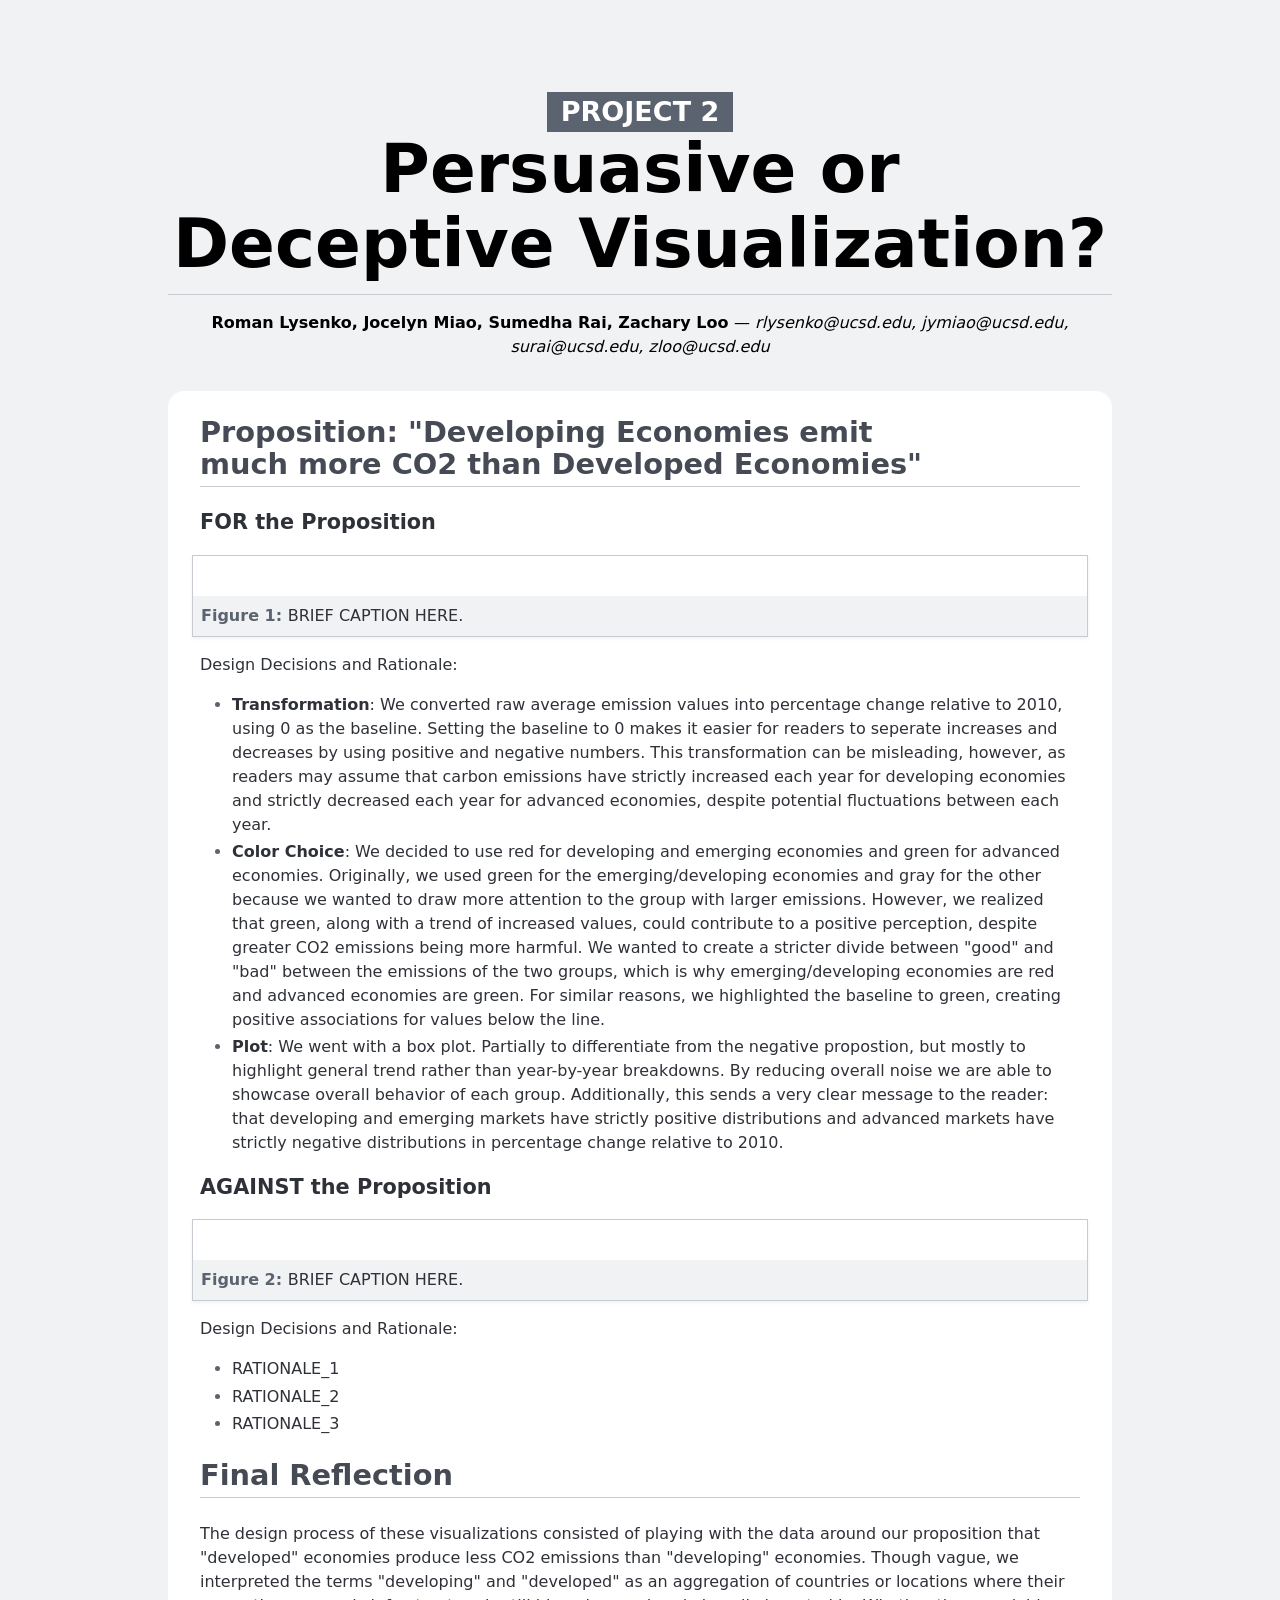
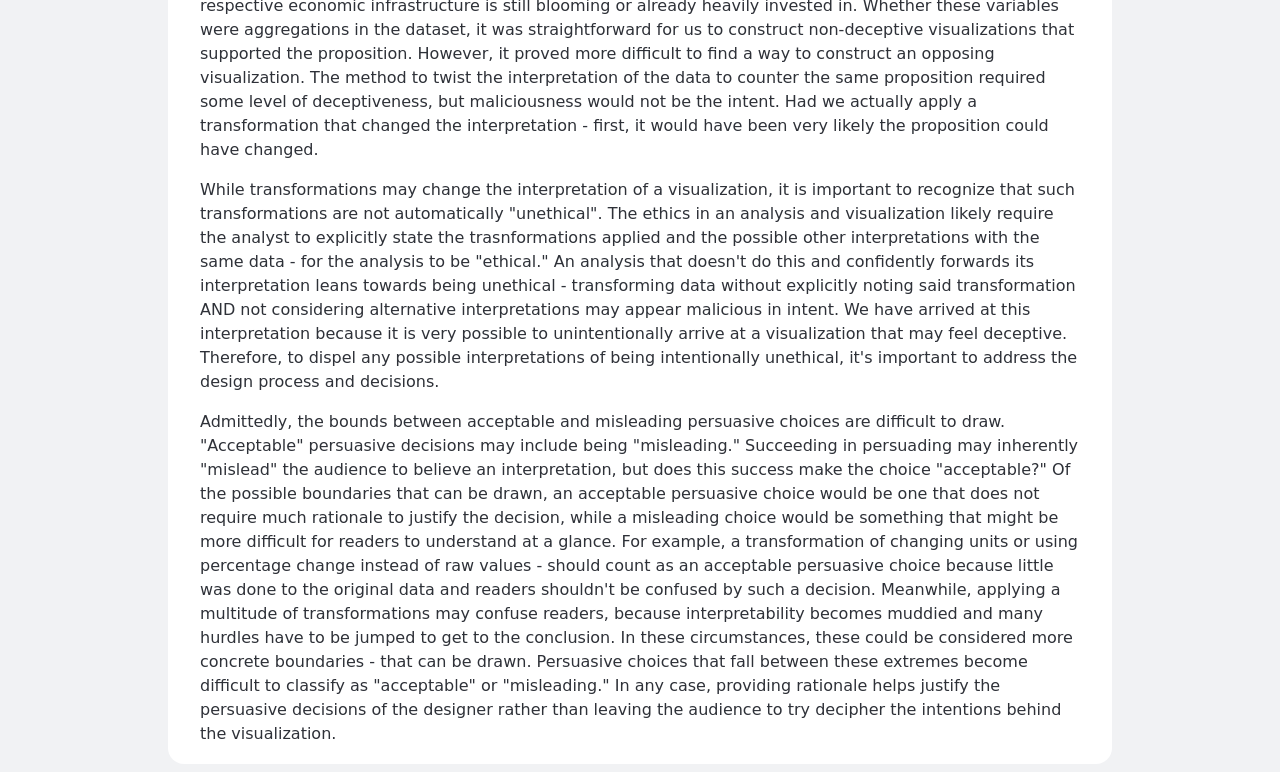
==== project2_report.html @ 79adbfbf "Update project2_report.html" ====
<!doctype html>
<html lang="en">

<head>
    <title>Project 2 Report</title>
    <style>
        :root {
            --color-neutral-95: hsl(220 10% 95%);
            --color-neutral-90: hsl(220 10% 90%);
            --color-neutral-80: hsl(220 10% 80%);
            --color-neutral-70: hsl(220 10% 70%);
            --color-neutral-60: hsl(220 10% 60%);
            --color-neutral-50: hsl(220 10% 50%);
            --color-neutral-40: hsl(220 10% 40%);
            --color-neutral-30: hsl(220 10% 30%);
            --color-neutral-20: hsl(220 10% 20%);
            --color-neutral-10: hsl(220 10% 10%);
        }

        html {
            font: 100%/1.5 system-ui;
            counter-reset: figure;
            background: var(--color-neutral-95);
            max-width: min(75vw, 80em);
            margin: 0 auto;
        }

        /* Headings */

        h1,
        h2,
        h3,
        h4,
        h5,
        h6 {
            line-height: 1.1;
            font-weight: 600;
            text-wrap: balance;
        }

        h1,
        h2 {
            border-bottom: 1px solid var(--color-neutral-80);
            padding-bottom: 0.2em;
        }

        h1 {
            margin-block: 1em 0.5rem;
            font-size: clamp(2.5em, 150% + 2vh + 2vw, 10vmin);
            font-weight: 800;

            small {
                display: block;
                width: fit-content;
                padding: 0.2em 0.5em;
                margin-inline: auto;
                color: white;
                background: var(--color-neutral-40);
                font-size: 40%;
                text-transform: uppercase;
                white-space: nowrap;
            }
        }

        h2 {
            font-size: 180%;
            color: var(--color-neutral-30);
        }

        h3 {
            font-size: 130%;
        }

        /* Lists */

        ul,
        ol {
            padding-inline-start: 2em;
        }

        li {
            &::marker {
                color: var(--color-neutral-40);
            }

            +li {
                margin-top: 0.2em;
            }
        }

        /* Sectioning elements */

        header {
            padding-block: 1em;
            text-align: center;
        }

        main {
            background: white;
            color: var(--color-neutral-20);
            border-radius: 1rem;
            padding: 0.1rem 2rem;
        }

        /* Figures */

        figure {
            margin: 1em 0;
            padding: 0.5rem;
            margin-inline: -0.5em;
            border: 1px solid var(--color-neutral-80);
            box-shadow: 0 0.1em 0.2em var(--color-neutral-95);
            text-align: center;
            background: white;

            >figcaption {
                font: 500 75% var(--font-sans);
                background: var(--color-neutral-95);
                padding: 0.5rem;
                margin: -0.5rem;
                margin-top: 0.5rem;
                counter-increment: figure;
                text-align: left;

                &::before {
                    content: "Figure " counter(figure) ": ";
                    font-weight: bold;
                    color: var(--color-neutral-40);
                }

                a:not(:hover, :focus, :active) {
                    color: inherit;
                    text-decoration: underline;
                    text-decoration-color: color-mix(in lab,
                            currentColor,
                            transparent 70%);
                }
            }
        }
    </style>
</head>

<body>
    <header>
        <h1>
            <small>Project 2</small>
            Persuasive or Deceptive Visualization?
        </h1>

        <p><strong>Roman Lysenko, Jocelyn Miao, Sumedha Rai, Zachary Loo </strong> — <em>rlysenko@ucsd.edu,
                jymiao@ucsd.edu, surai@ucsd.edu, zloo@ucsd.edu </em></p>

    </header>

    <main>
        <h2>Proposition: "Developing Economies emit much more CO2 than Developed Economies"</h2>

        <section>
            <h3>FOR the Proposition</h3>

            <figure>
                <img src="IMAGE_FILENAME" alt="" />
                <figcaption>BRIEF CAPTION HERE.</figcaption>
            </figure>

            <p>Design Decisions and Rationale:</p>

            <ul>
                <li>
                    <b>Transformation</b>: We converted raw average emission values into percentage change relative to 2010, using 0 as 
                    the baseline. Setting the baseline to 0 makes it easier for readers to seperate increases and decreases by 
                    using positive and negative numbers. This transformation can be misleading, however, as readers may assume that 
                    carbon emissions have strictly increased each year for developing economies and strictly decreased each year for 
                    advanced economies, despite potential fluctuations between each year.
                </li>
                <li>
                    <b>Color Choice</b>: We decided to use red for developing and emerging economies and green for advanced economies.
                    Originally, we used green for the emerging/developing economies and gray for the other because we wanted to 
                    draw more attention to the group with larger emissions. However, we realized that green, along with a trend
                    of increased values, could contribute to a positive perception, despite greater CO2 emissions being more harmful.
                    We wanted to create a stricter divide between "good" and "bad" between the emissions of the two groups, which is why
                    emerging/developing economies are red and advanced economies are green. For similar reasons, we highlighted the baseline
                    to green, creating positive associations for values below the line. 
                    
                </li>
                <li>
                    <b>Plot</b>: We went with a box plot. Partially to differentiate from the negative propostion, but mostly 
                    to highlight general trend rather than year-by-year breakdowns. By reducing overall noise we are able to 
                    showcase overall behavior of each group. Additionally, this sends a very clear message to the reader: that
                    developing and emerging markets have strictly positive distributions and advanced markets have strictly 
                    negative distributions in percentage change relative to 2010.
                </li>
            </ul>
        </section>

        <section>
            <h3>AGAINST the Proposition</h3>

            <figure>
                <img src="IMAGE_FILENAME" alt="" />
                <figcaption>BRIEF CAPTION HERE.</figcaption>
            </figure>

            <p>Design Decisions and Rationale:</p>

            <ul>
                <li>RATIONALE_1</li>
                <li>RATIONALE_2</li>
                <li>RATIONALE_3</li>
            </ul>
        </section>

        <section>
            <h2>Final Reflection</h2>

            <p>
                <!-- overall design process + straightforward/ difficult -->
                The design process of these visualizations consisted of playing with the data around
                our proposition that "developed" economies produce less CO2 emissions than "developing"
                economies. Though vague, we interpreted the terms "developing" and "developed" as an
                aggregation of countries or locations where their respective economic infrastructure is
                still blooming or already heavily invested in. Whether these variables were aggregations
                in the dataset, it was straightforward for us to construct non-deceptive visualizations
                that supported the proposition. However, it proved more difficult to find a way to construct
                an opposing visualization. The method to twist the interpretation of the data to counter
                the same proposition required some level of deceptiveness, but maliciousness would not
                be the intent. Had we actually apply a transformation that changed the interpretation - first,
                it would have been very likely the proposition could have changed.
            </p>
            <p>
                <!-- How do you now define "ethical analysis and visualization" -->
                While transformations may change the interpretation of a visualization, it is important 
                to recognize that such transformations are not automatically "unethical". The ethics in an
                analysis and visualization likely require the analyst to explicitly state the 
                trasnformations applied and the possible other interpretations with the same data - 
                for the analysis to be "ethical." An analysis that doesn't do this and confidently 
                forwards its interpretation leans towards being unethical - transforming data without
                explicitly noting said transformation AND not considering alternative interpretations
                may appear malicious in intent. We have arrived at this interpretation because it is 
                very possible to unintentionally arrive at a visualization that may feel deceptive. Therefore,
                to dispel any possible interpretations of being intentionally unethical, it's important to address
                the design process and decisions.  
            </p>
            <p>
                <!-- What bounds (if any) can you draw to distinguish “acceptable” 
                 persuasive choices vs. “misleading” ones (and if none, why not)? -->
                Admittedly, the bounds between acceptable and misleading persuasive choices are difficult to draw.
                "Acceptable" persuasive decisions may include being "misleading." Succeeding in persuading 
                may inherently "mislead" the audience to believe an interpretation, but does this success 
                make the choice "acceptable?" Of the possible boundaries that can be drawn,
                an acceptable persuasive choice would be one that does not require much rationale
                to justify the decision, while a misleading choice would be something that might
                be more difficult for readers to understand at a glance. For example, a transformation
                of changing units or using percentage change instead of raw values - should count
                as an acceptable persuasive choice because little was done to the original data and 
                readers shouldn't be confused by such a decision. Meanwhile, applying a multitude of transformations
                may confuse readers, because interpretability becomes muddied and many 
                hurdles have to be jumped to get to the conclusion. In these circumstances, these could
                be considered more concrete boundaries - that can be drawn. Persuasive choices that 
                fall between these extremes become difficult to classify as "acceptable" or "misleading." 
                In any case, providing rationale helps justify the persuasive decisions of the designer 
                rather than leaving the audience to try decipher the intentions behind the visualization. 
            </p>
        </section>
    </main>
    <script defer
        src="https://static.cloudflareinsights.com/beacon.min.js/v8c78df7c7c0f484497ecbca7046644da1771523124516"
        integrity="sha512-8DS7rgIrAmghBFwoOTujcf6D9rXvH8xm8JQ1Ja01h9QX8EzXldiszufYa4IFfKdLUKTTrnSFXLDkUEOTrZQ8Qg=="
        data-cf-beacon='{"version":"2024.11.0","token":"c822b88e119346678db149ed7b7721c9","r":1,"server_timing":{"name":{"cfCacheStatus":true,"cfEdge":true,"cfExtPri":true,"cfL4":true,"cfOrigin":true,"cfSpeedBrain":true},"location_startswith":null}}'
        crossorigin="anonymous"></script>
</body>

</html>
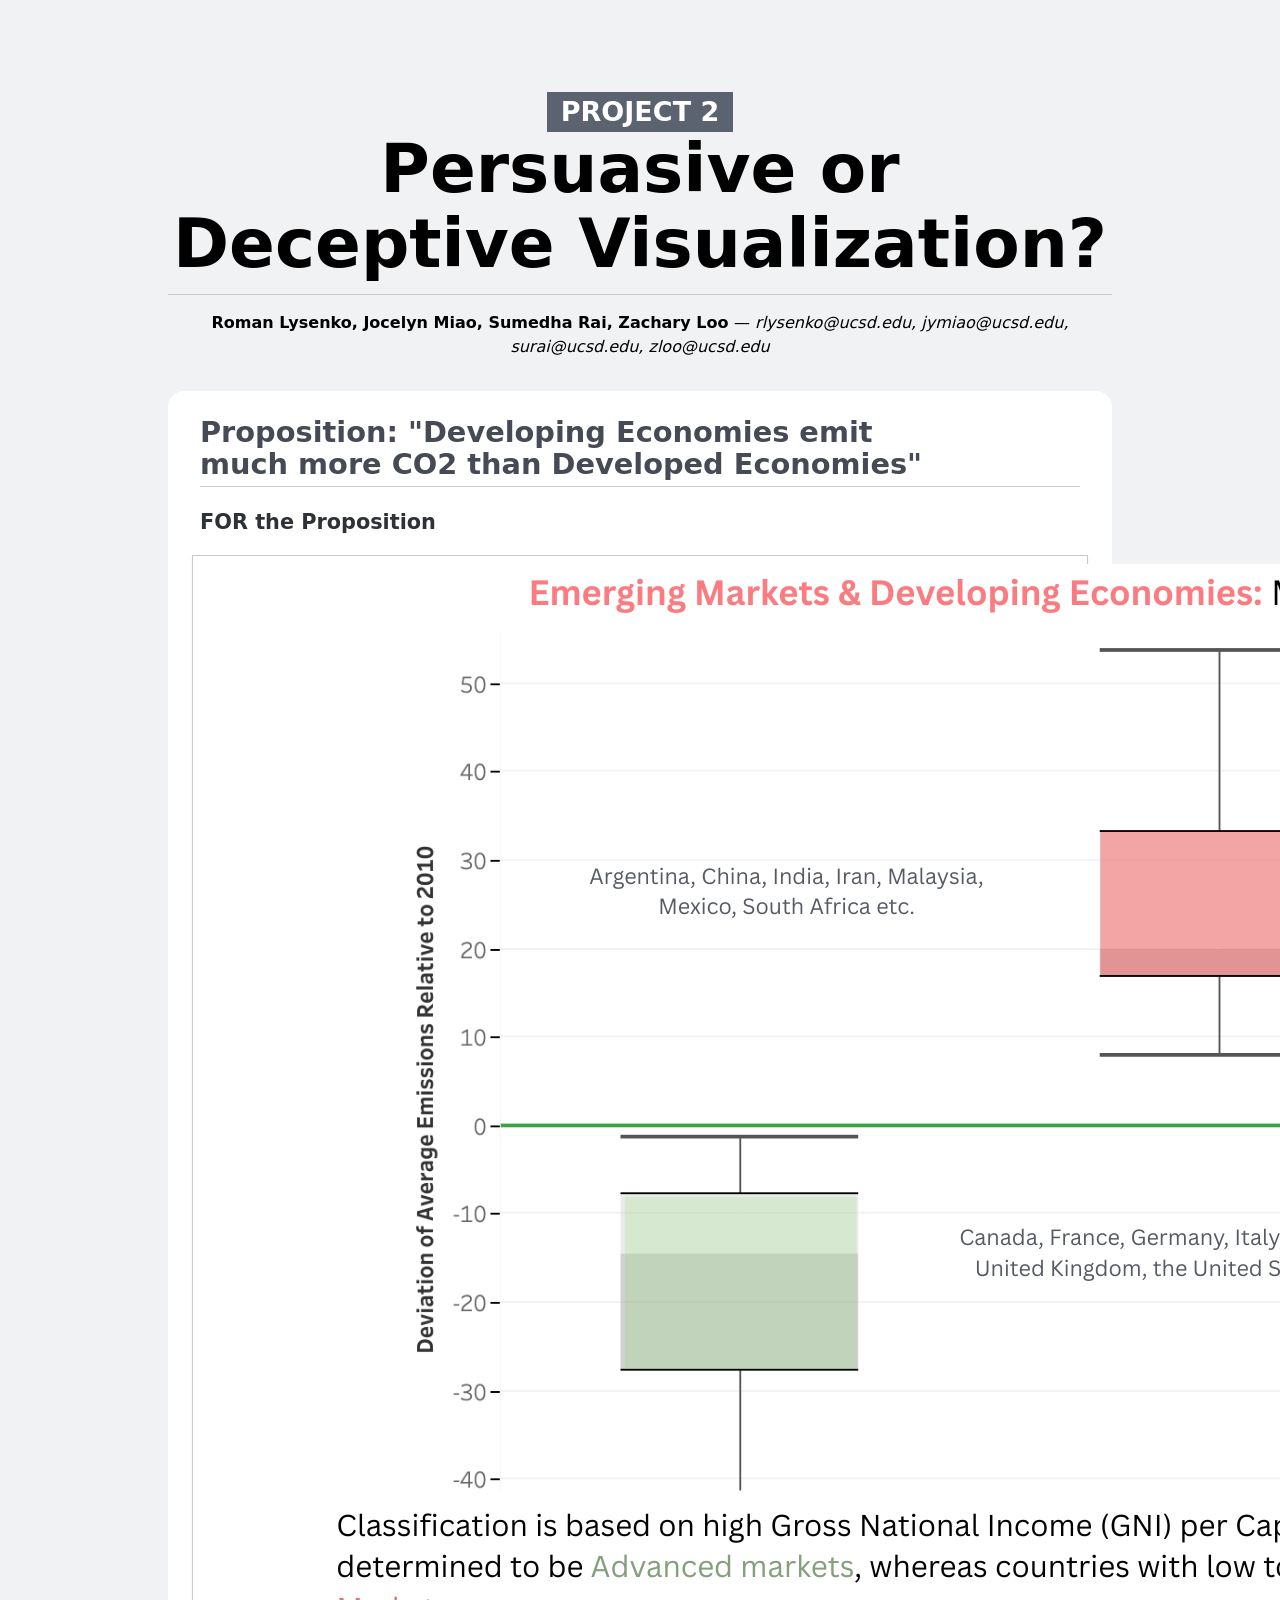
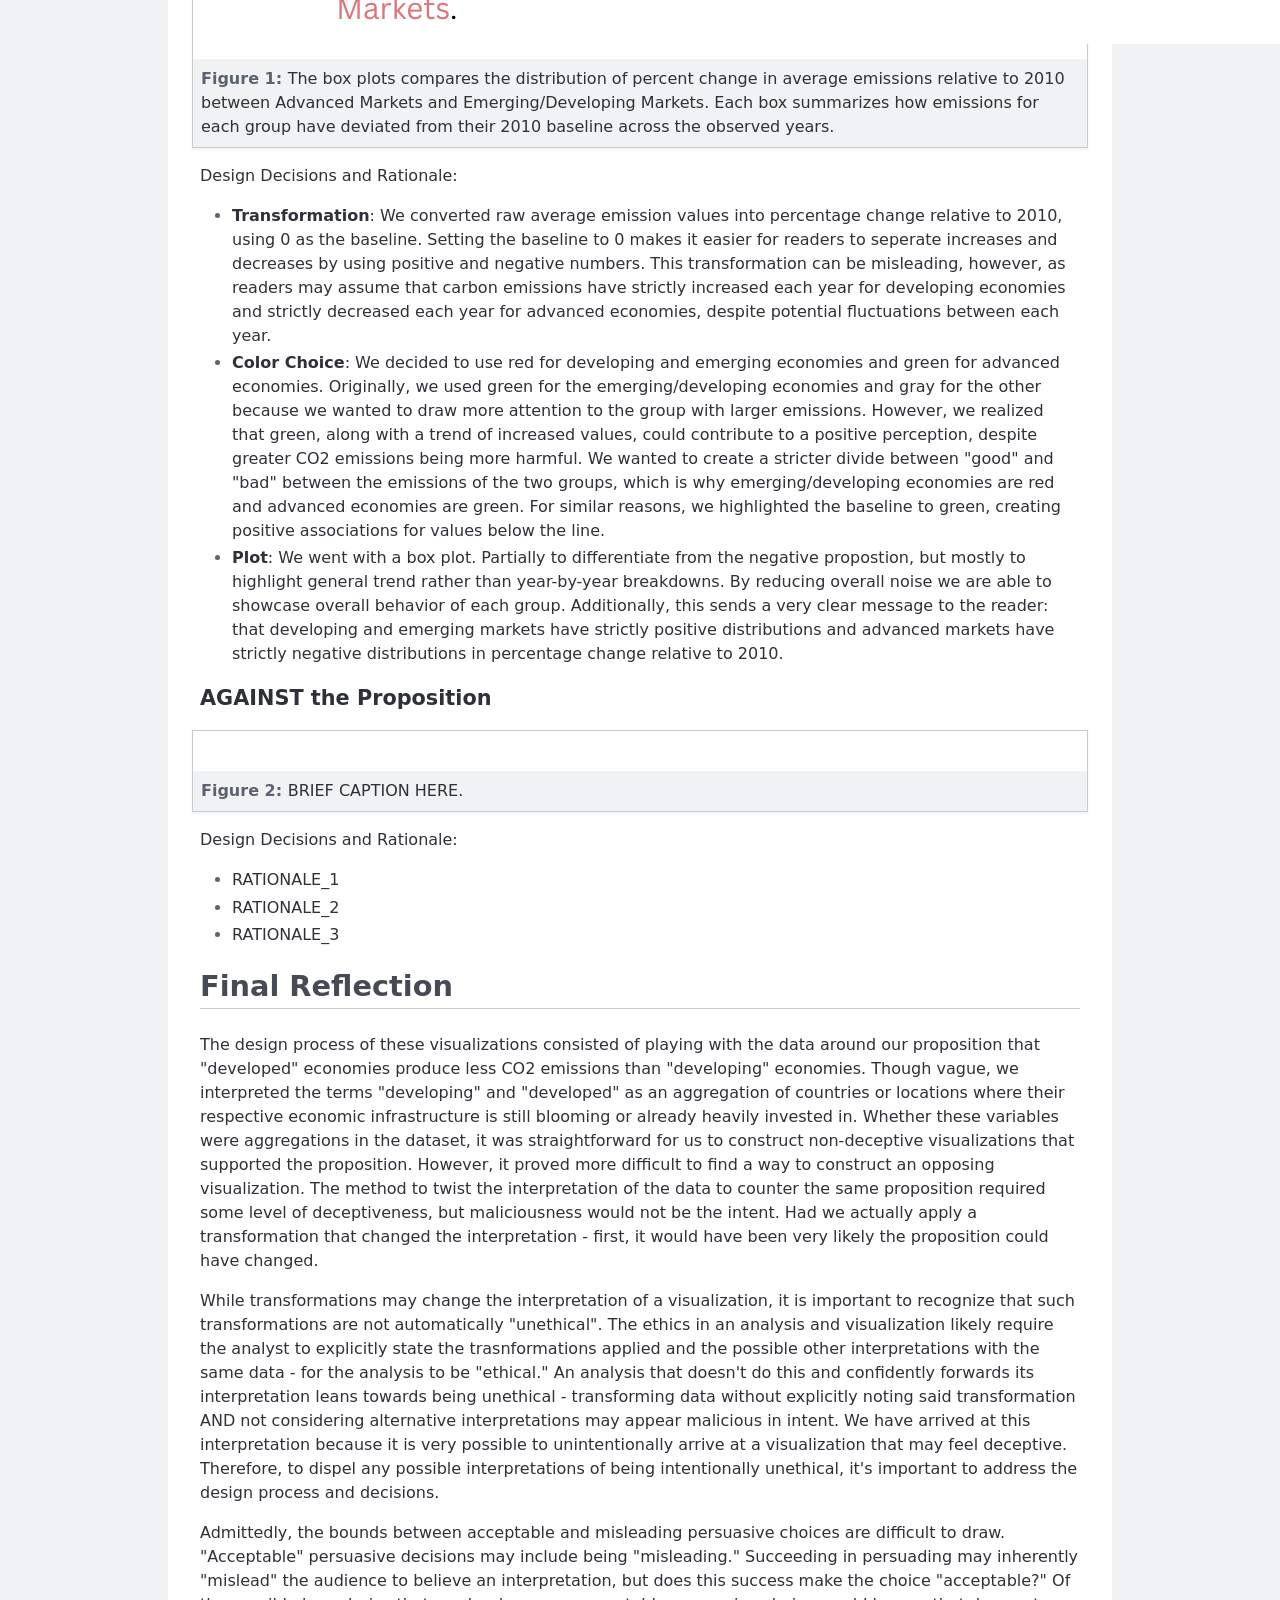
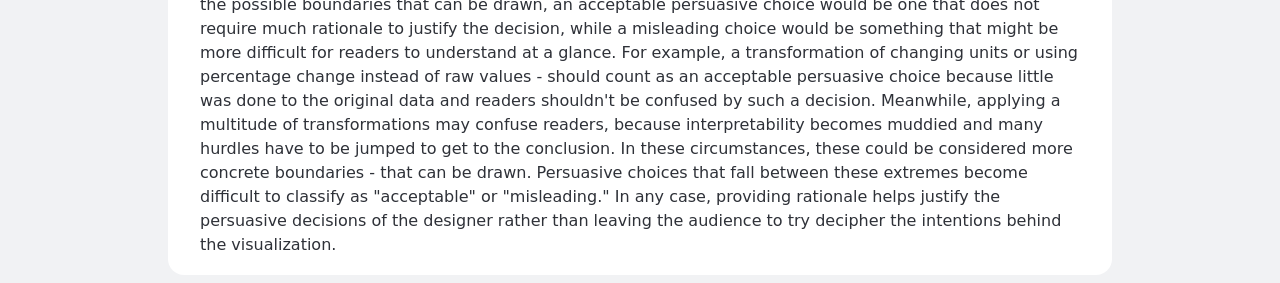
==== commit 24a85418: "added image for fig1" ====
--- a/project2_report.html
+++ b/project2_report.html
@@ -159,8 +159,10 @@
             <h3>FOR the Proposition</h3>
 
             <figure>
-                <img src="IMAGE_FILENAME" alt="" />
-                <figcaption>BRIEF CAPTION HERE.</figcaption>
+                <img src="fig1.png" alt="" />
+                <figcaption>The box plots compares the distribution of percent change in average emissions relative to 2010 between Advanced 
+                    Markets and Emerging/Developing Markets. Each box summarizes how emissions for each group have deviated from their 2010 
+                    baseline across the observed years.</figcaption>
             </figure>
 
             <p>Design Decisions and Rationale:</p>
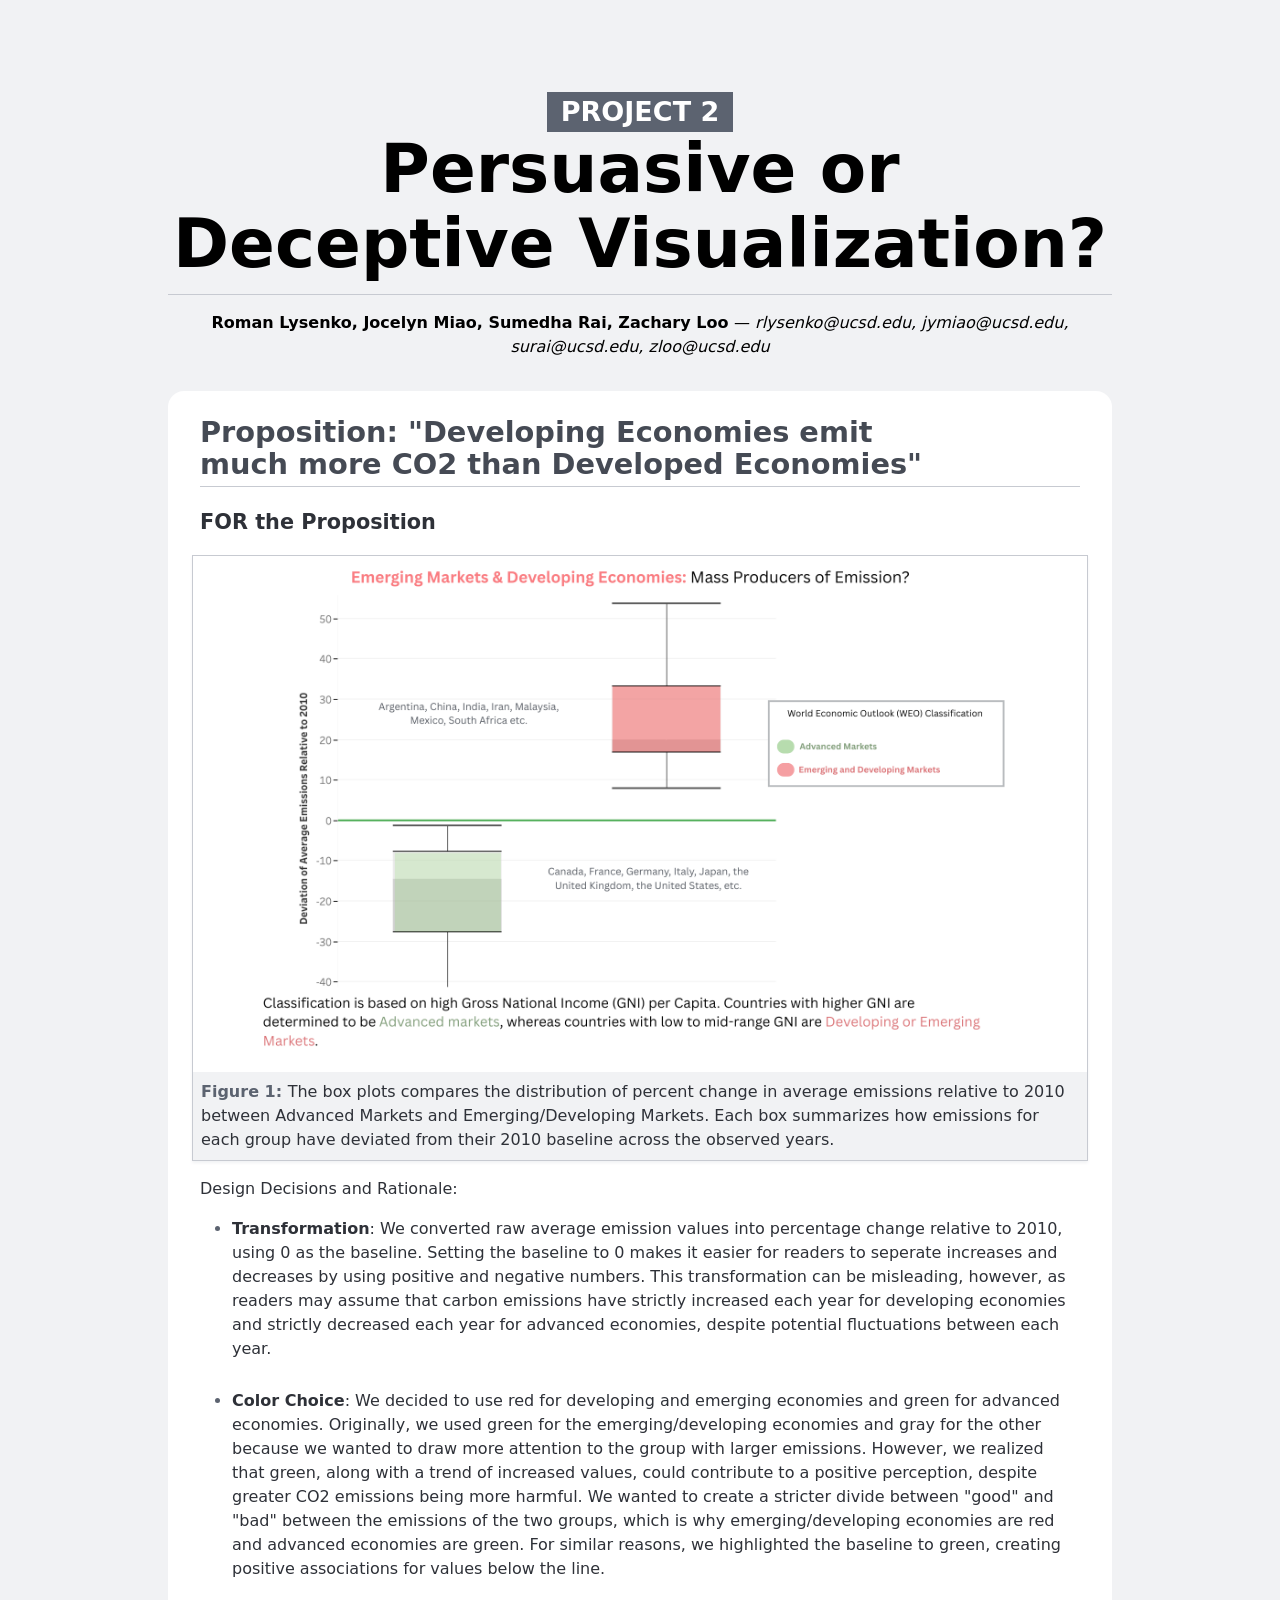
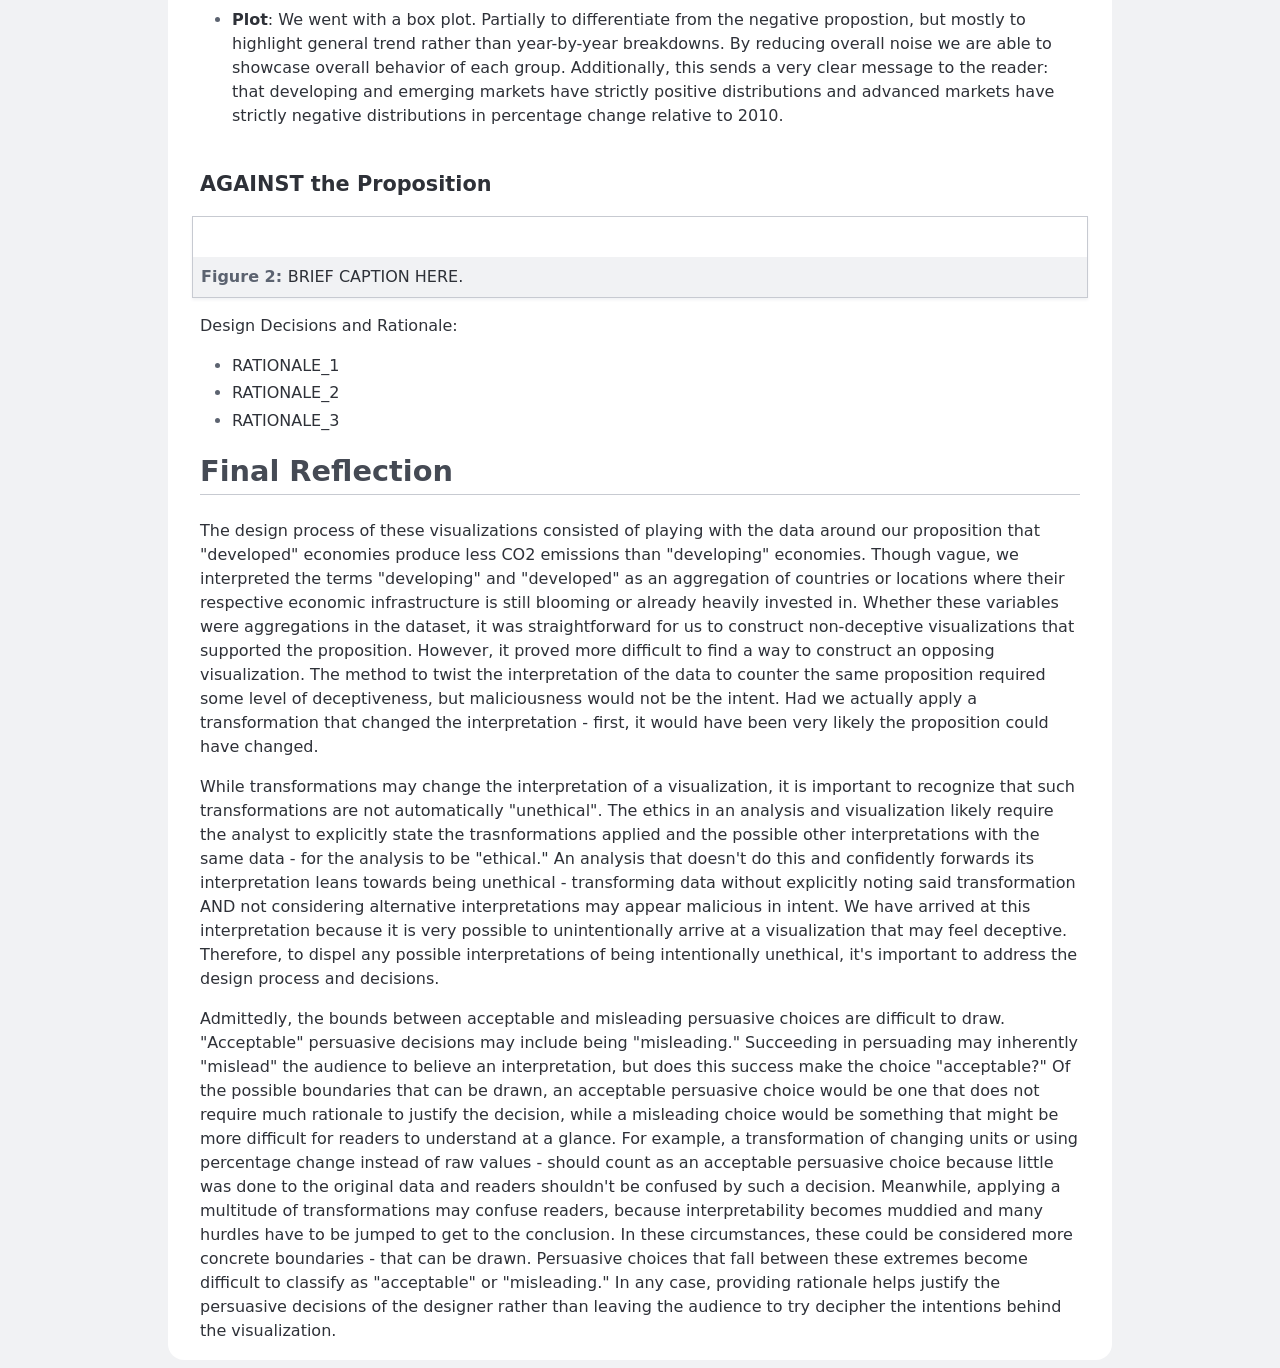
==== commit c248c080: "finished fig1" ====
--- a/project2_report.html
+++ b/project2_report.html
@@ -137,6 +137,11 @@
                 }
             }
         }
+
+        figure img {
+            max-width: 100%;
+            height: auto;
+        }
     </style>
 </head>
 
@@ -173,7 +178,7 @@
                     the baseline. Setting the baseline to 0 makes it easier for readers to seperate increases and decreases by 
                     using positive and negative numbers. This transformation can be misleading, however, as readers may assume that 
                     carbon emissions have strictly increased each year for developing economies and strictly decreased each year for 
-                    advanced economies, despite potential fluctuations between each year.
+                    advanced economies, despite potential fluctuations between each year.<br><br>
                 </li>
                 <li>
                     <b>Color Choice</b>: We decided to use red for developing and emerging economies and green for advanced economies.
@@ -182,7 +187,7 @@
                     of increased values, could contribute to a positive perception, despite greater CO2 emissions being more harmful.
                     We wanted to create a stricter divide between "good" and "bad" between the emissions of the two groups, which is why
                     emerging/developing economies are red and advanced economies are green. For similar reasons, we highlighted the baseline
-                    to green, creating positive associations for values below the line. 
+                    to green, creating positive associations for values below the line. <br><br>
                     
                 </li>
                 <li>
@@ -190,7 +195,7 @@
                     to highlight general trend rather than year-by-year breakdowns. By reducing overall noise we are able to 
                     showcase overall behavior of each group. Additionally, this sends a very clear message to the reader: that
                     developing and emerging markets have strictly positive distributions and advanced markets have strictly 
-                    negative distributions in percentage change relative to 2010.
+                    negative distributions in percentage change relative to 2010.<br><br>
                 </li>
             </ul>
         </section>
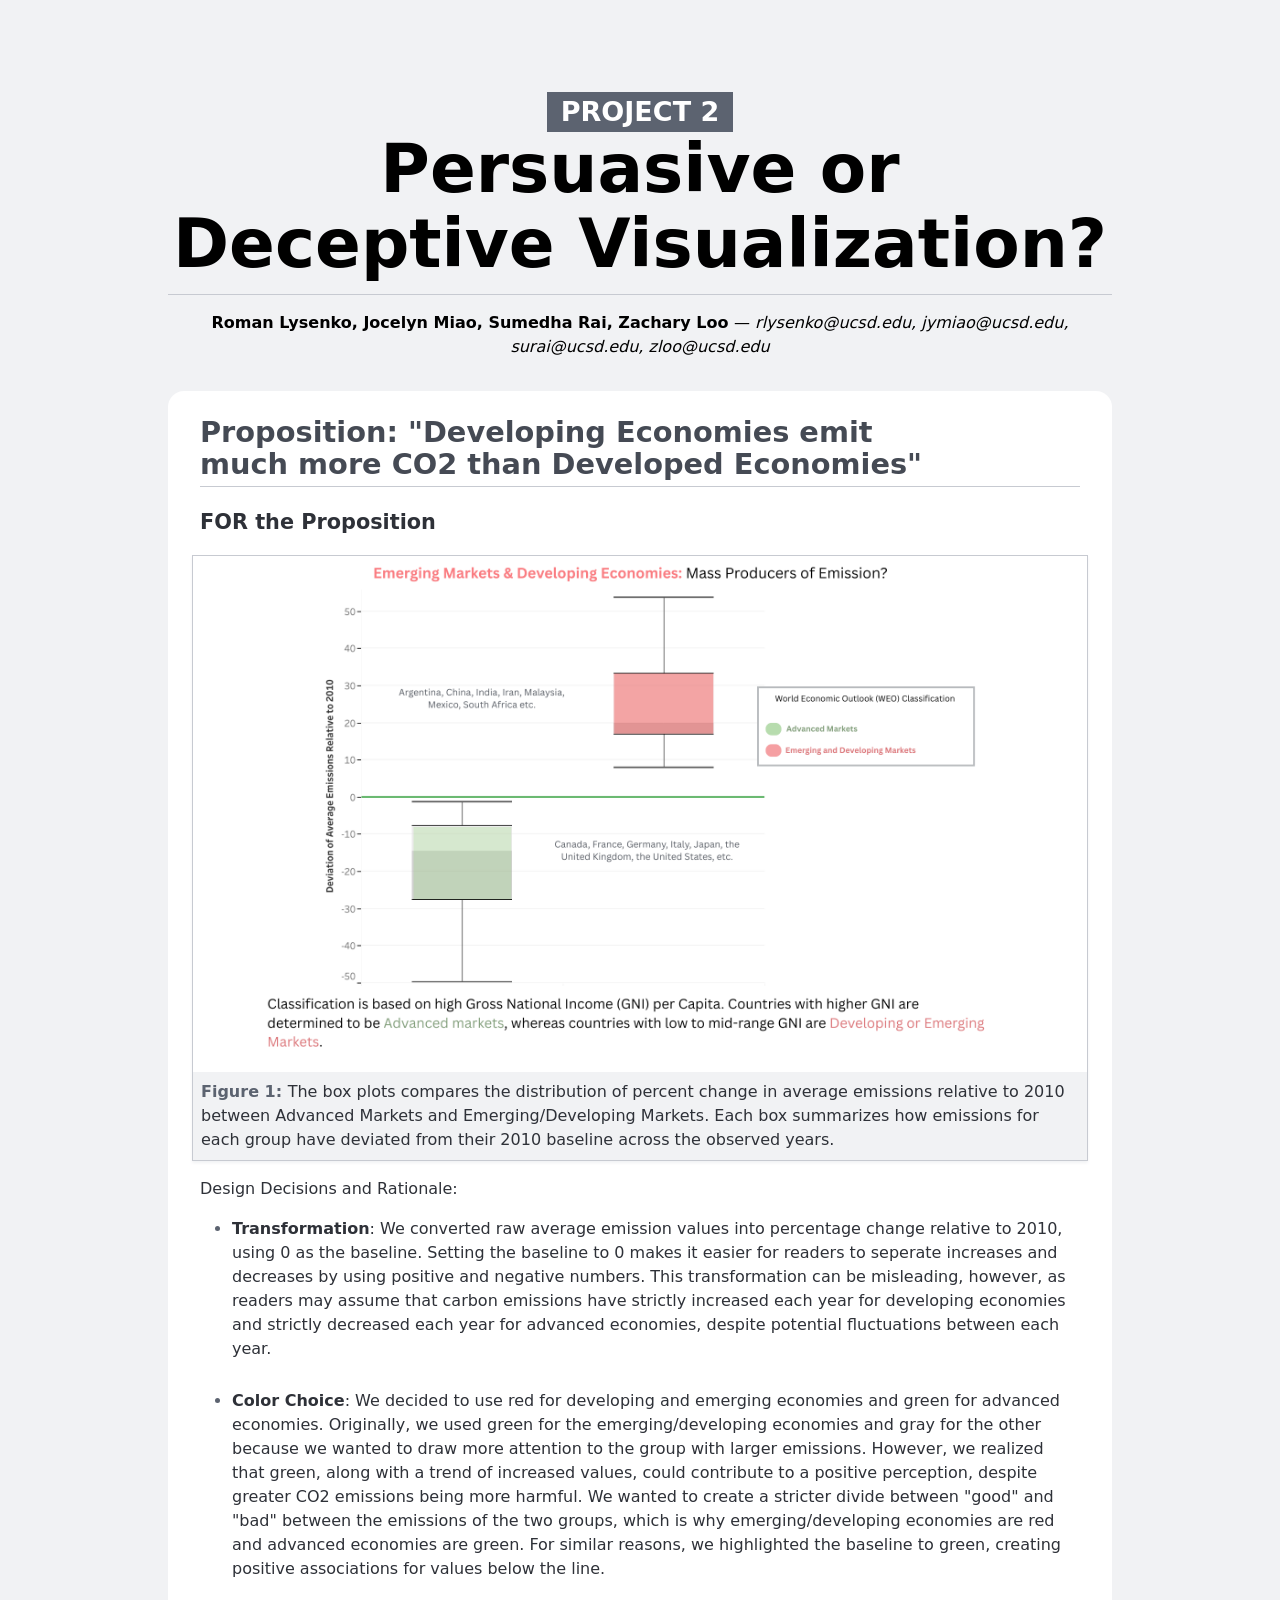
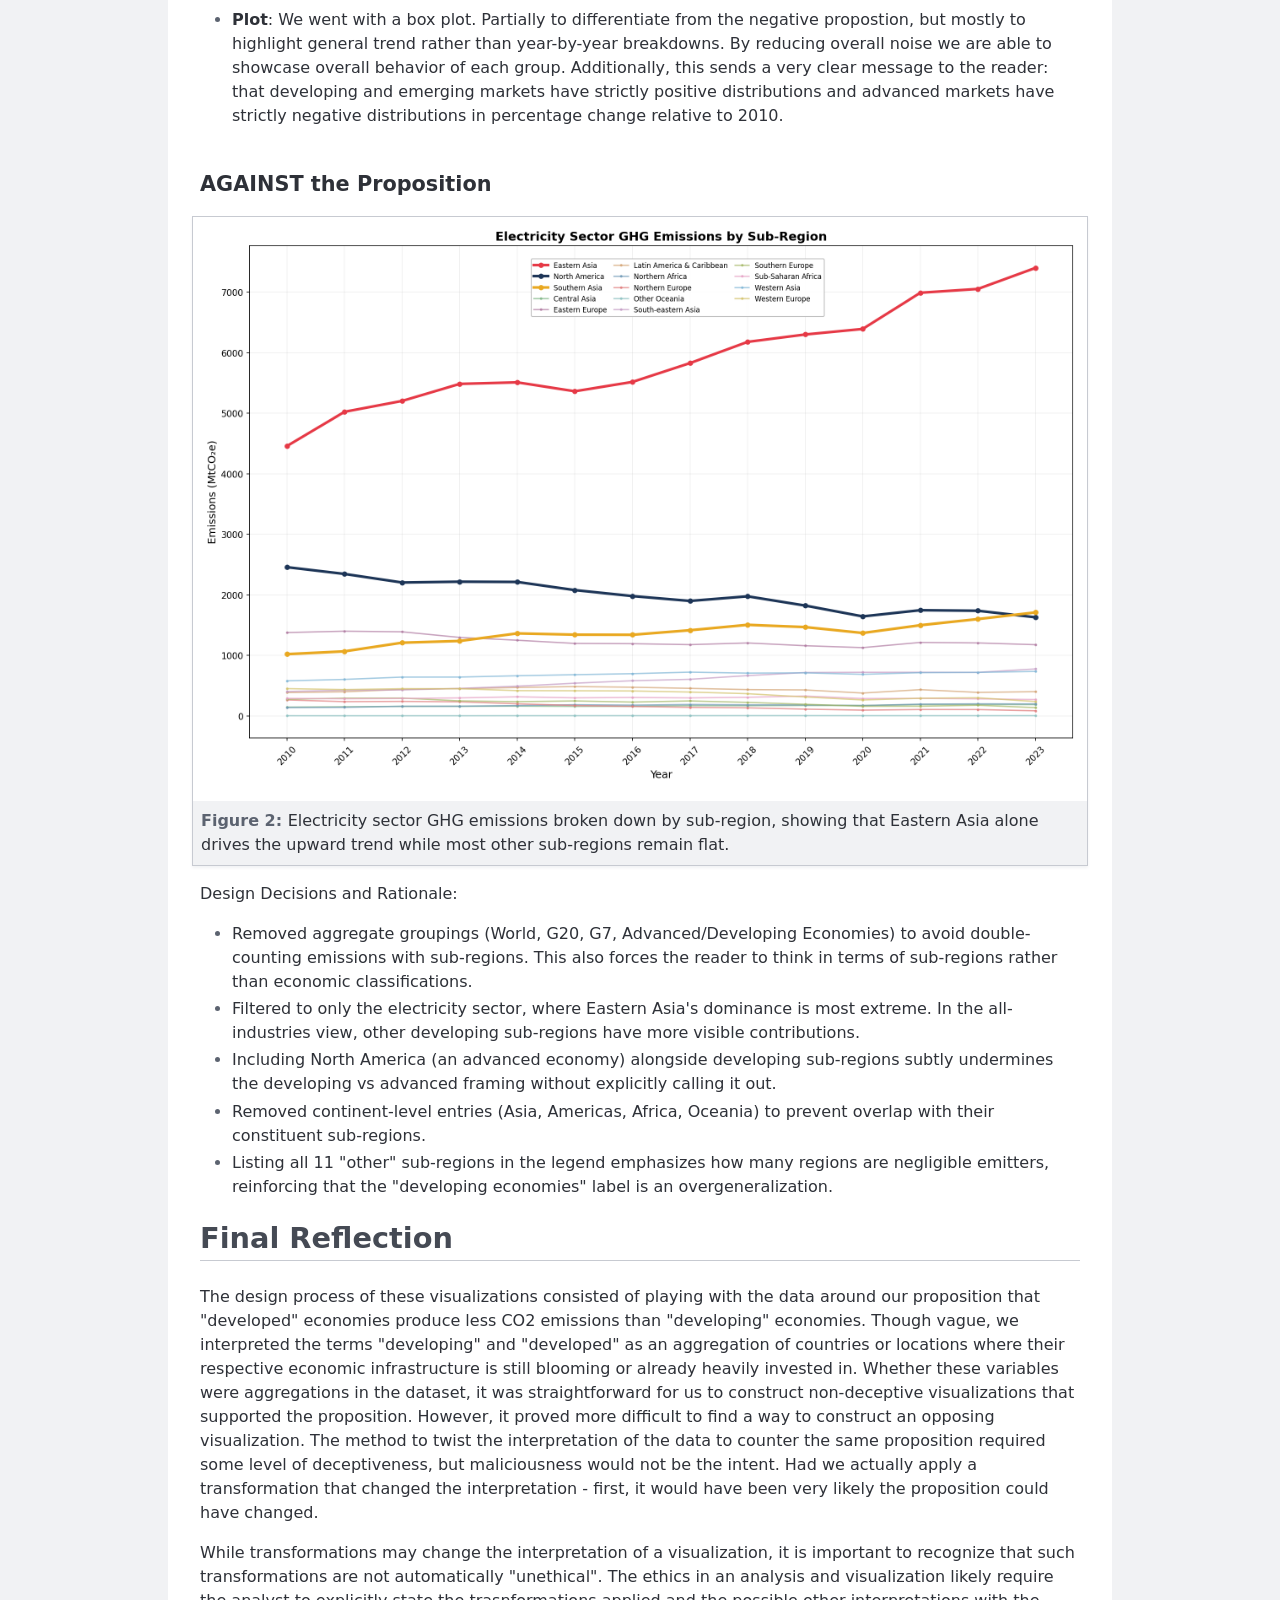
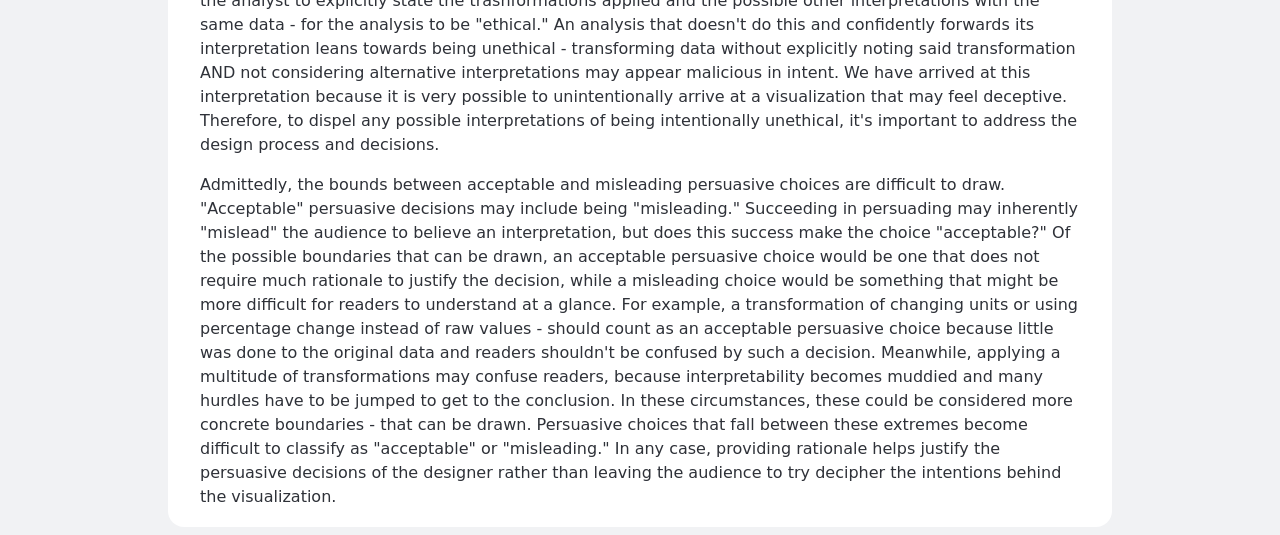
==== commit 1cdbee96: "Figure 2/Caption/Desing Decision Adding figure 2 caption and the design decision related with the gr" ====
--- a/project2_report.html
+++ b/project2_report.html
@@ -204,16 +204,18 @@
             <h3>AGAINST the Proposition</h3>
 
             <figure>
-                <img src="IMAGE_FILENAME" alt="" />
-                <figcaption>BRIEF CAPTION HERE.</figcaption>
+                <img src="fig2.png" alt="" />
+                <figcaption>Electricity sector GHG emissions broken down by sub-region, showing that Eastern Asia alone drives the upward trend while most other sub-regions remain flat.</figcaption>
             </figure>
 
             <p>Design Decisions and Rationale:</p>
 
             <ul>
-                <li>RATIONALE_1</li>
-                <li>RATIONALE_2</li>
-                <li>RATIONALE_3</li>
+                <li> Removed aggregate groupings (World, G20, G7, Advanced/Developing Economies) to avoid double-counting emissions with sub-regions. This also forces the reader to think in terms of sub-regions rather than economic classifications.</li>
+                <li> Filtered to only the electricity sector, where Eastern Asia's dominance is most extreme. In the all-industries view, other developing sub-regions have more visible contributions.</li>
+                <li> Including North America (an advanced economy) alongside developing sub-regions subtly undermines the developing vs advanced framing without explicitly calling it out.</li>
+                <li> Removed continent-level entries (Asia, Americas, Africa, Oceania) to prevent overlap with their constituent sub-regions.</li>
+                <li> Listing all 11 "other" sub-regions in the legend emphasizes how many regions are negligible emitters, reinforcing that the "developing economies" label is an overgeneralization.</li>
             </ul>
         </section>
 
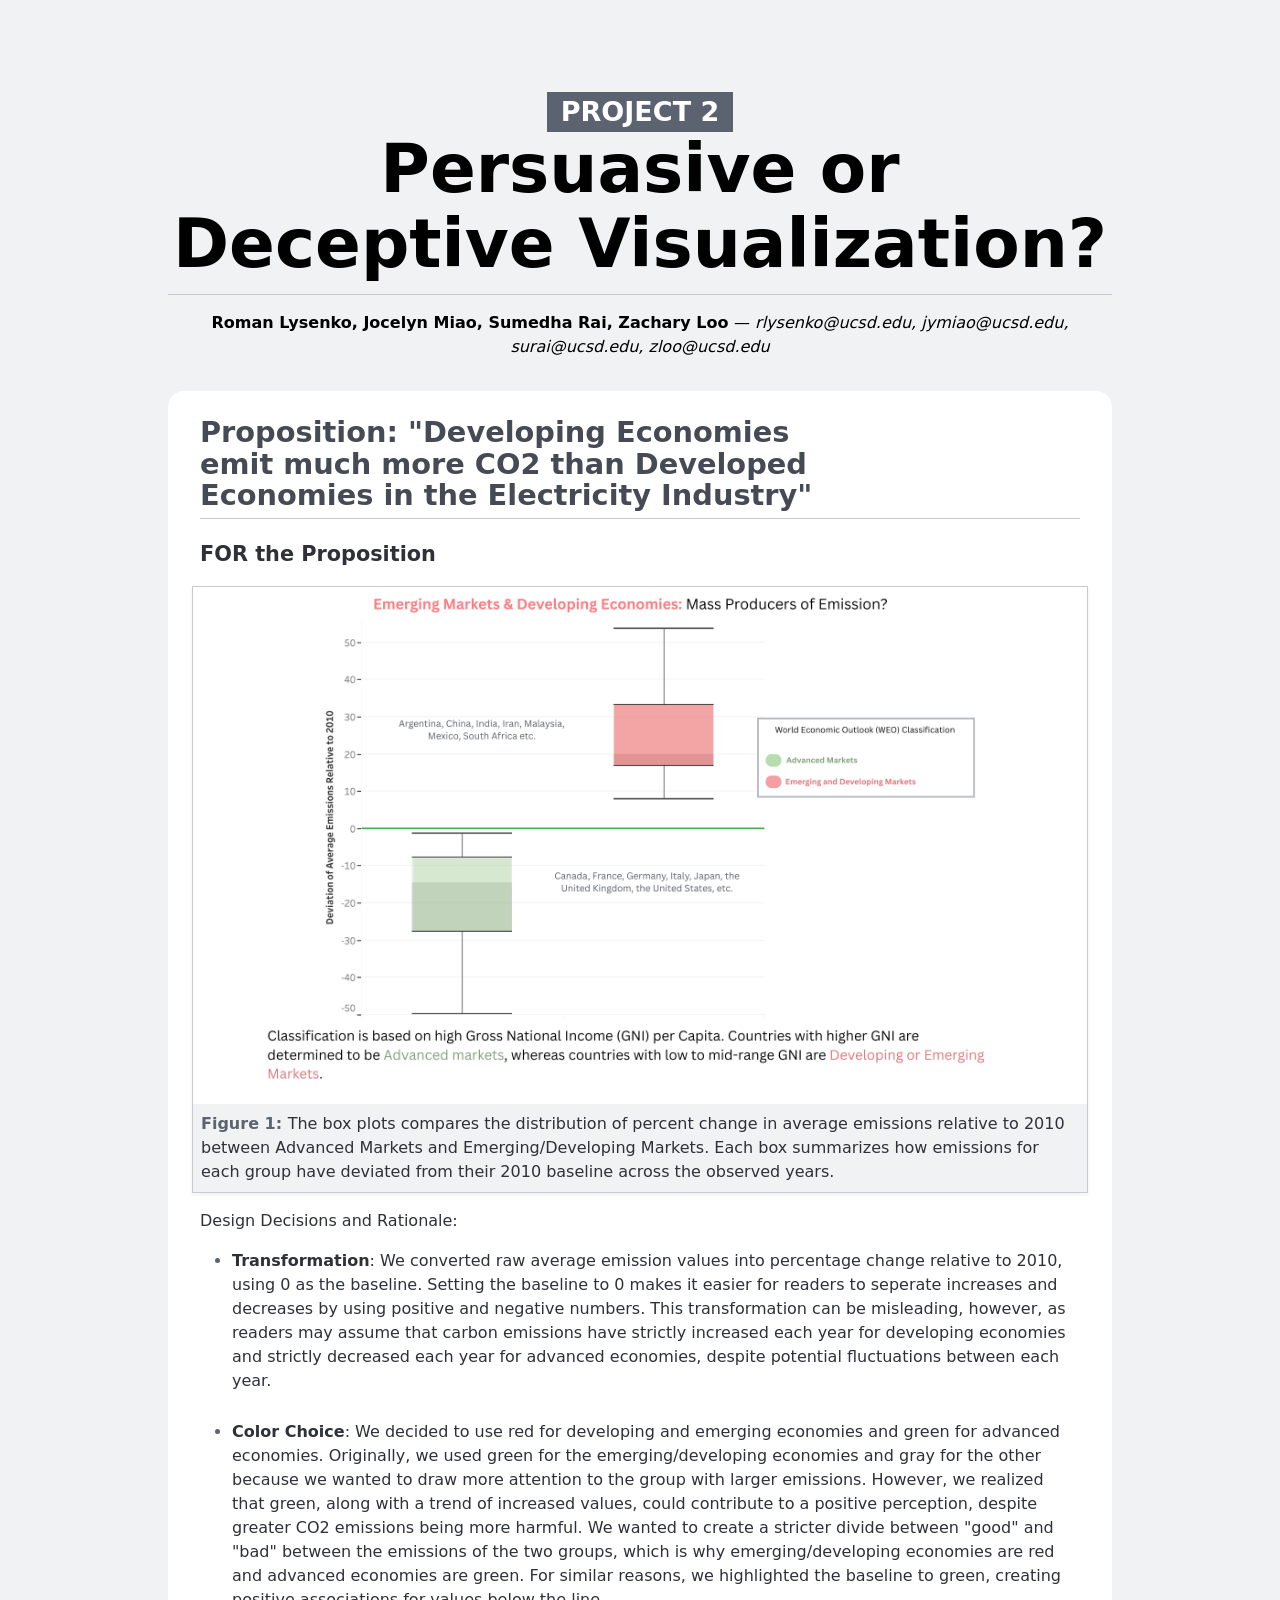
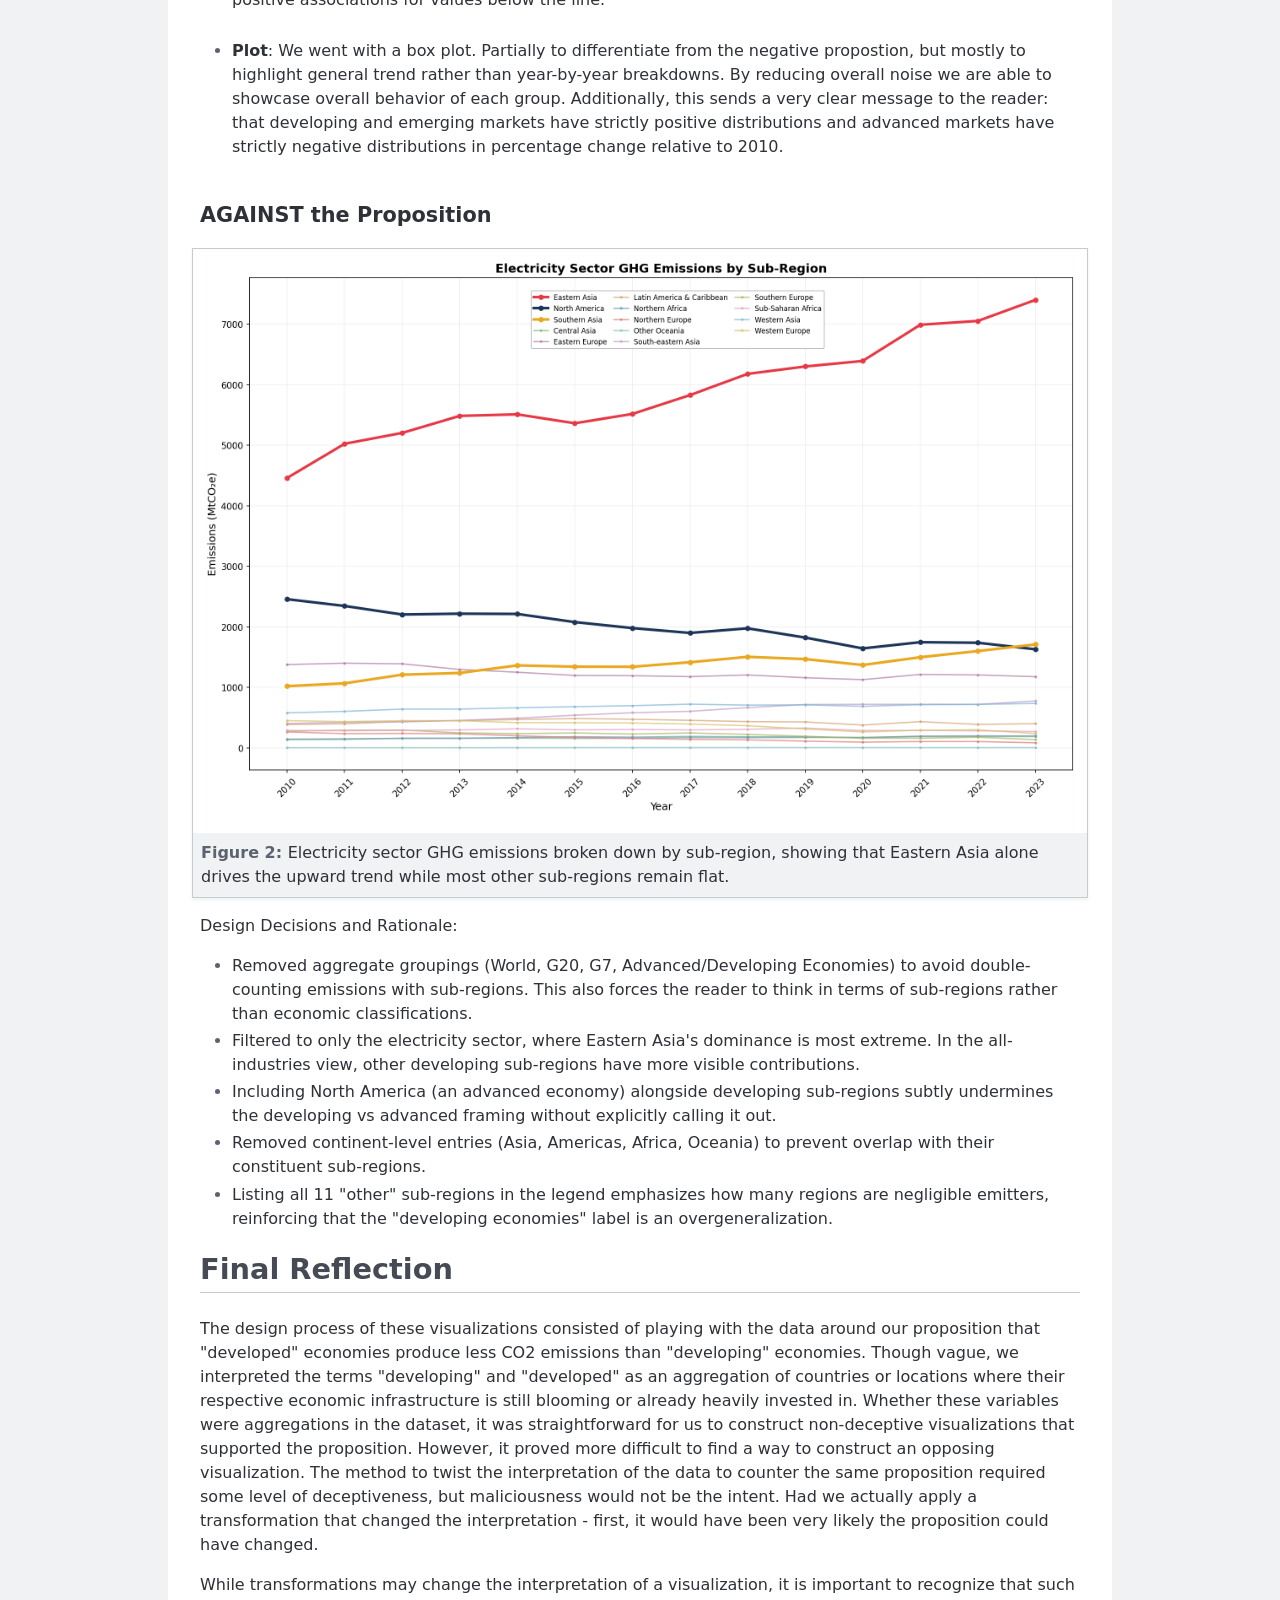
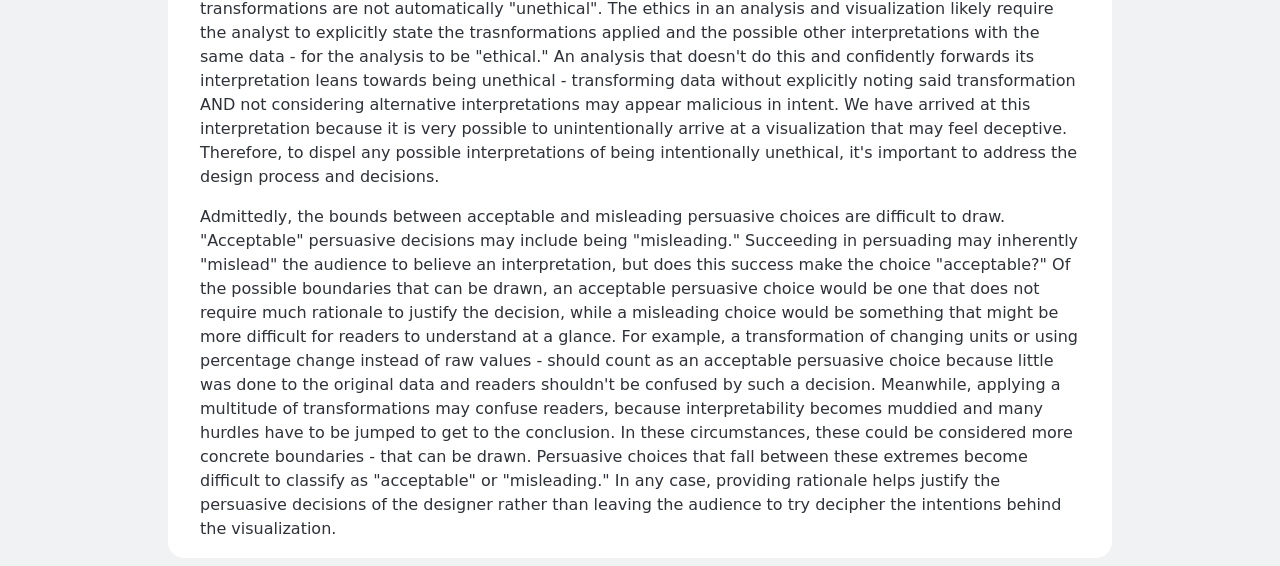
==== commit 19cd9e93: "Updated alt info and titles Specified we focused on electricity industry" ====
--- a/project2_report.html
+++ b/project2_report.html
@@ -158,13 +158,13 @@
     </header>
 
     <main>
-        <h2>Proposition: "Developing Economies emit much more CO2 than Developed Economies"</h2>
+        <h2>Proposition: "Developing Economies emit much more CO2 than Developed Economies in the Electricity Industry"</h2>
 
         <section>
             <h3>FOR the Proposition</h3>
 
             <figure>
-                <img src="fig1.png" alt="" />
+                <img src="fig1.png" alt="Box-plot of percentage deviations from Electrical industry emissions in 2010 for both Developed and Advanced economies. " />
                 <figcaption>The box plots compares the distribution of percent change in average emissions relative to 2010 between Advanced 
                     Markets and Emerging/Developing Markets. Each box summarizes how emissions for each group have deviated from their 2010 
                     baseline across the observed years.</figcaption>
@@ -204,7 +204,7 @@
             <h3>AGAINST the Proposition</h3>
 
             <figure>
-                <img src="fig2.png" alt="" />
+                <img src="fig2.png" alt="Line plot of Electricity Sector GHG Emissions by sub-regions from 2010 to 2023. Eastern Asia, North America, and Southern Asia have the Greatest CO2 emissions in Millions of metric tons." />
                 <figcaption>Electricity sector GHG emissions broken down by sub-region, showing that Eastern Asia alone drives the upward trend while most other sub-regions remain flat.</figcaption>
             </figure>
 
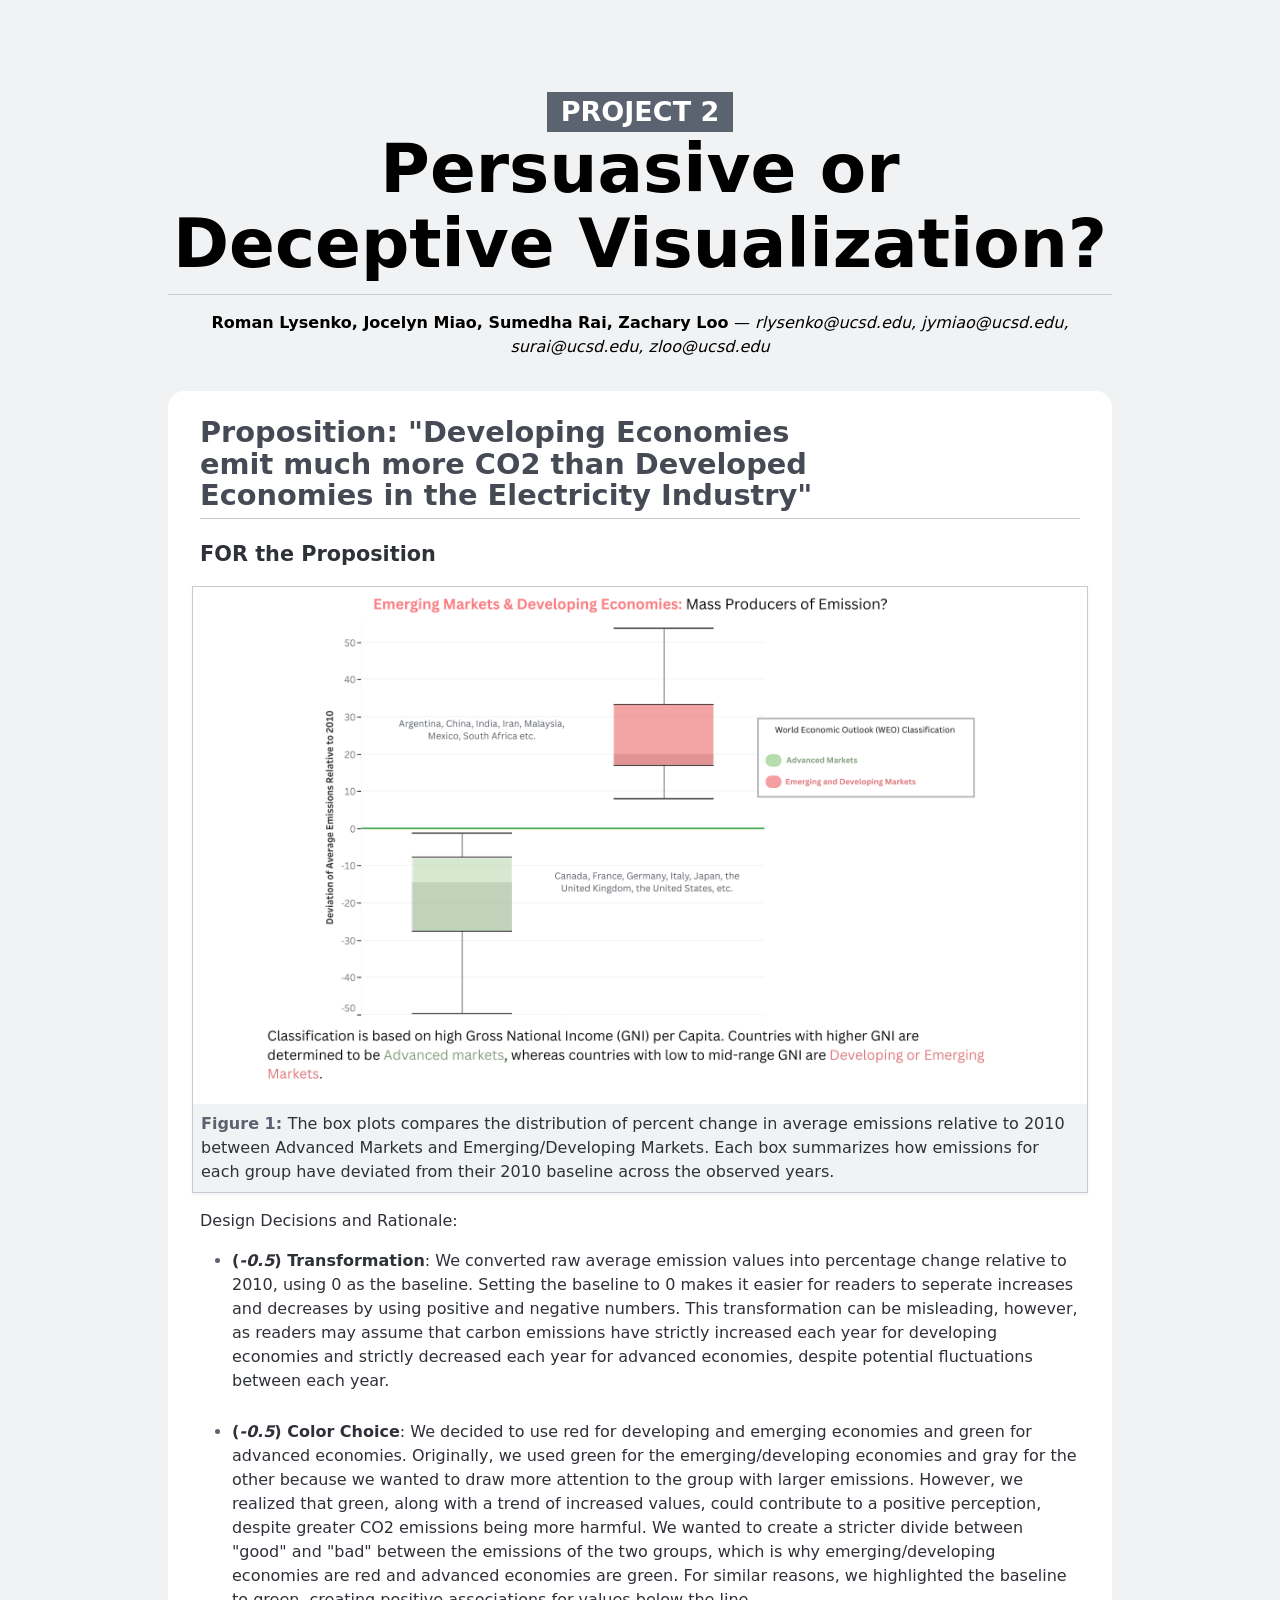
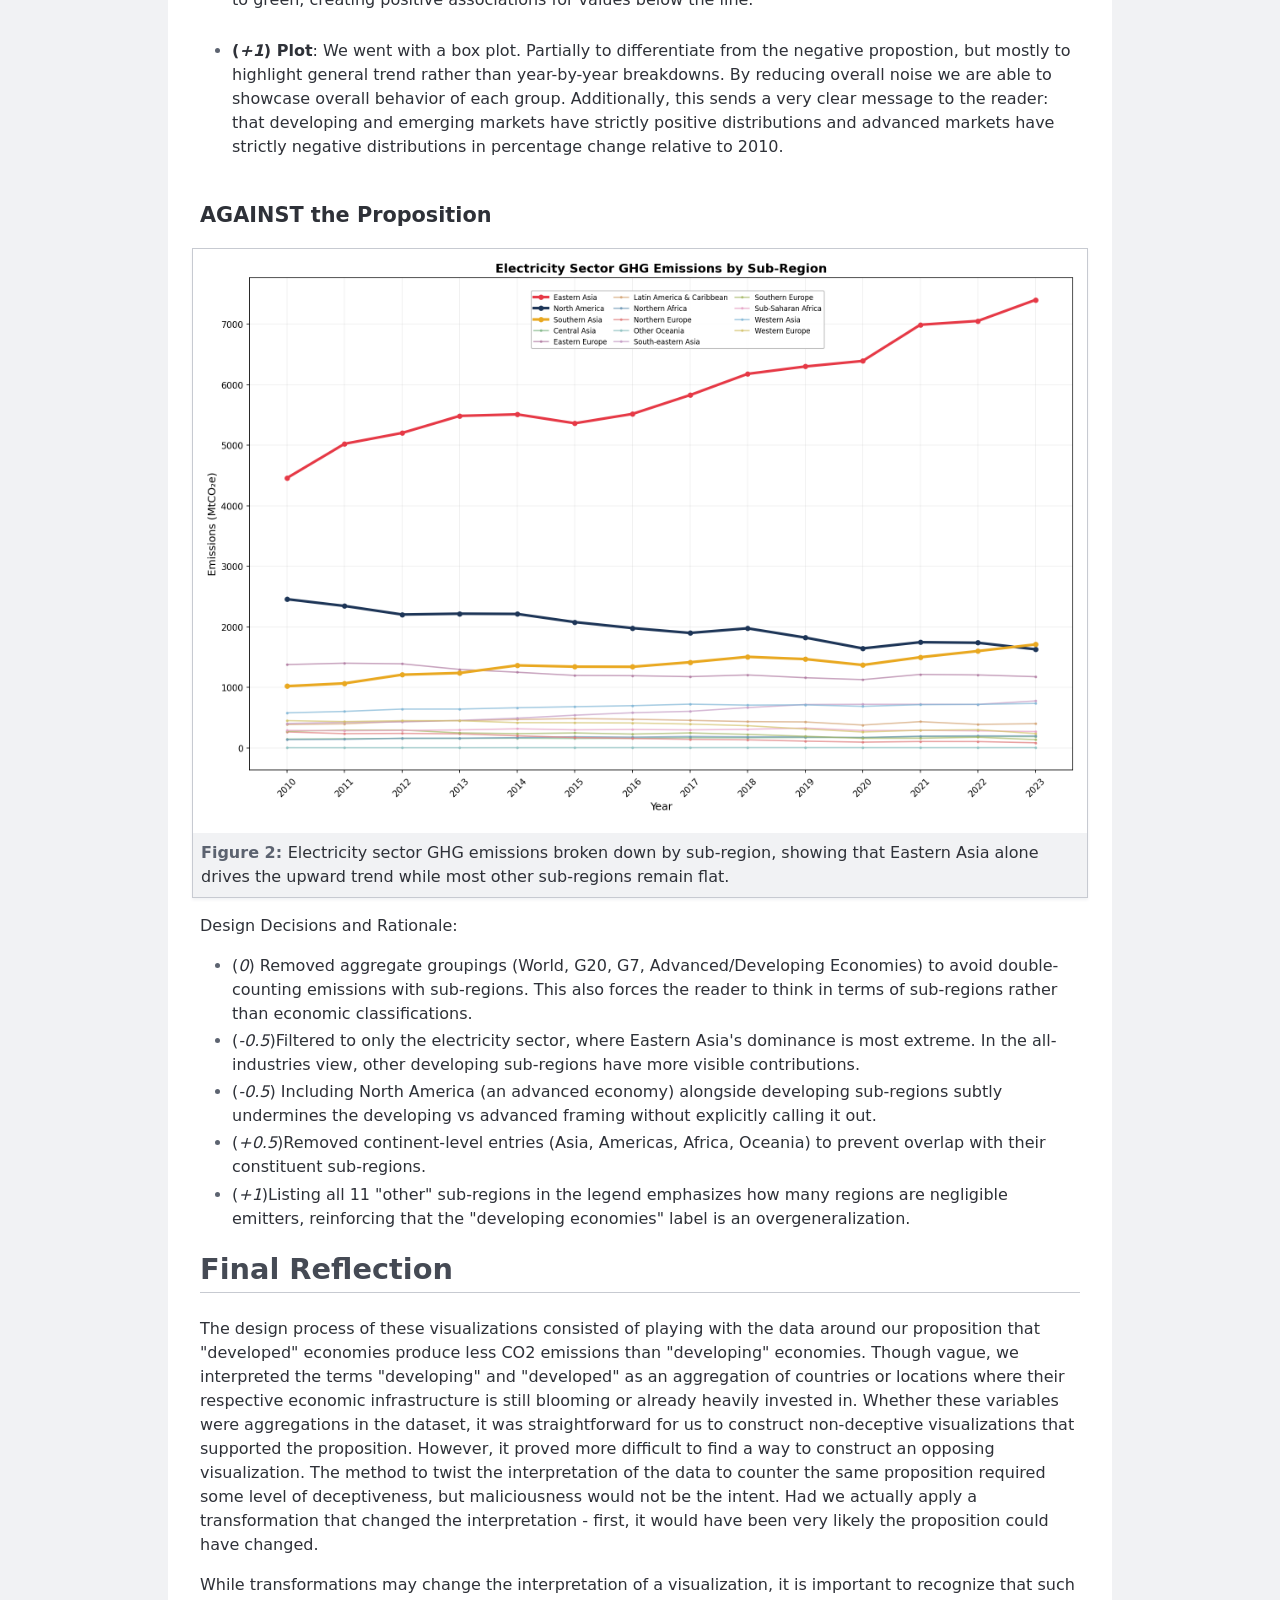
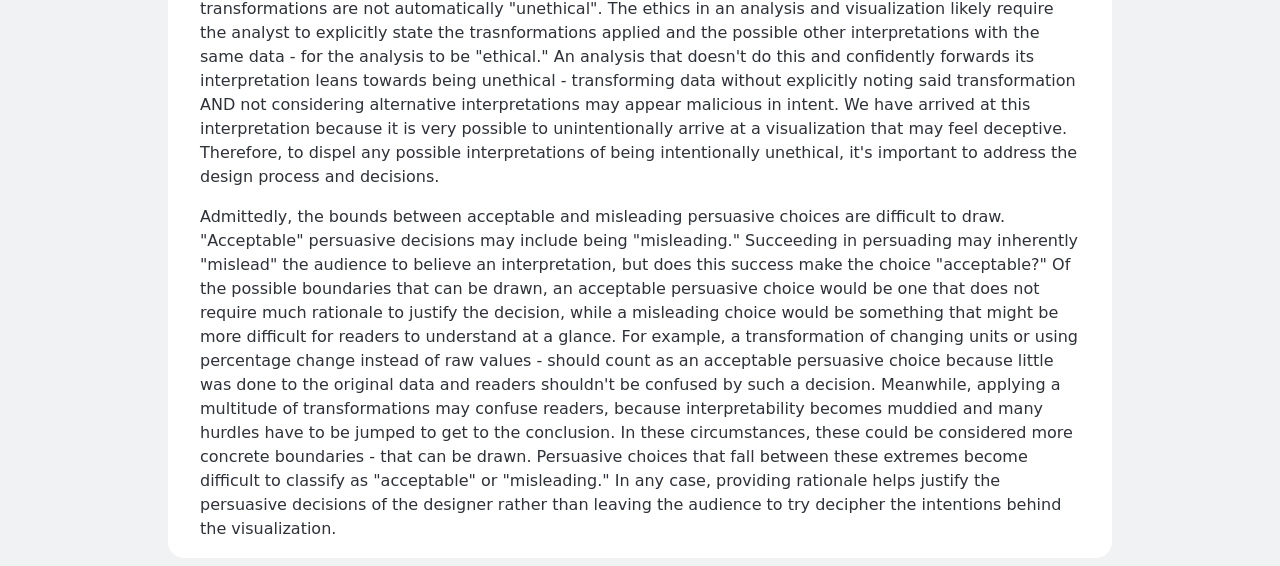
==== commit a89d7675: "Added Decision deception levels to each rationale" ====
--- a/project2_report.html
+++ b/project2_report.html
@@ -164,7 +164,7 @@
             <h3>FOR the Proposition</h3>
 
             <figure>
-                <img src="fig1.png" alt="Box-plot of percentage deviations from Electrical industry emissions in 2010 for both Developed and Advanced economies. " />
+                <img src="proj2/fig1.png" alt="Box-plot of percentage deviations from Electrical industry emissions in 2010 for both Developed and Advanced economies. " />
                 <figcaption>The box plots compares the distribution of percent change in average emissions relative to 2010 between Advanced 
                     Markets and Emerging/Developing Markets. Each box summarizes how emissions for each group have deviated from their 2010 
                     baseline across the observed years.</figcaption>
@@ -174,14 +174,14 @@
 
             <ul>
                 <li>
-                    <b>Transformation</b>: We converted raw average emission values into percentage change relative to 2010, using 0 as 
+                    <b>(<em>-0.5</em>) Transformation</b>: We converted raw average emission values into percentage change relative to 2010, using 0 as 
                     the baseline. Setting the baseline to 0 makes it easier for readers to seperate increases and decreases by 
                     using positive and negative numbers. This transformation can be misleading, however, as readers may assume that 
                     carbon emissions have strictly increased each year for developing economies and strictly decreased each year for 
                     advanced economies, despite potential fluctuations between each year.<br><br>
                 </li>
                 <li>
-                    <b>Color Choice</b>: We decided to use red for developing and emerging economies and green for advanced economies.
+                    <b>(<em>-0.5</em>) Color Choice</b>: We decided to use red for developing and emerging economies and green for advanced economies.
                     Originally, we used green for the emerging/developing economies and gray for the other because we wanted to 
                     draw more attention to the group with larger emissions. However, we realized that green, along with a trend
                     of increased values, could contribute to a positive perception, despite greater CO2 emissions being more harmful.
@@ -191,7 +191,7 @@
                     
                 </li>
                 <li>
-                    <b>Plot</b>: We went with a box plot. Partially to differentiate from the negative propostion, but mostly 
+                    <b>(<em>+1</em>) Plot</b>: We went with a box plot. Partially to differentiate from the negative propostion, but mostly 
                     to highlight general trend rather than year-by-year breakdowns. By reducing overall noise we are able to 
                     showcase overall behavior of each group. Additionally, this sends a very clear message to the reader: that
                     developing and emerging markets have strictly positive distributions and advanced markets have strictly 
@@ -204,18 +204,18 @@
             <h3>AGAINST the Proposition</h3>
 
             <figure>
-                <img src="fig2.png" alt="Line plot of Electricity Sector GHG Emissions by sub-regions from 2010 to 2023. Eastern Asia, North America, and Southern Asia have the Greatest CO2 emissions in Millions of metric tons." />
+                <img src="proj2/fig2.png" alt="Line plot of Electricity Sector GHG Emissions by sub-regions from 2010 to 2023. Eastern Asia, North America, and Southern Asia have the Greatest CO2 emissions in Millions of metric tons." />
                 <figcaption>Electricity sector GHG emissions broken down by sub-region, showing that Eastern Asia alone drives the upward trend while most other sub-regions remain flat.</figcaption>
             </figure>
 
             <p>Design Decisions and Rationale:</p>
 
             <ul>
-                <li> Removed aggregate groupings (World, G20, G7, Advanced/Developing Economies) to avoid double-counting emissions with sub-regions. This also forces the reader to think in terms of sub-regions rather than economic classifications.</li>
-                <li> Filtered to only the electricity sector, where Eastern Asia's dominance is most extreme. In the all-industries view, other developing sub-regions have more visible contributions.</li>
-                <li> Including North America (an advanced economy) alongside developing sub-regions subtly undermines the developing vs advanced framing without explicitly calling it out.</li>
-                <li> Removed continent-level entries (Asia, Americas, Africa, Oceania) to prevent overlap with their constituent sub-regions.</li>
-                <li> Listing all 11 "other" sub-regions in the legend emphasizes how many regions are negligible emitters, reinforcing that the "developing economies" label is an overgeneralization.</li>
+                <li> (<em>0</em>) Removed aggregate groupings (World, G20, G7, Advanced/Developing Economies) to avoid double-counting emissions with sub-regions. This also forces the reader to think in terms of sub-regions rather than economic classifications.</li>
+                <li> (<em>-0.5</em>)Filtered to only the electricity sector, where Eastern Asia's dominance is most extreme. In the all-industries view, other developing sub-regions have more visible contributions.</li>
+                <li> (<em>-0.5</em>) Including North America (an advanced economy) alongside developing sub-regions subtly undermines the developing vs advanced framing without explicitly calling it out.</li>
+                <li> (<em>+0.5</em>)Removed continent-level entries (Asia, Americas, Africa, Oceania) to prevent overlap with their constituent sub-regions.</li>
+                <li> (<em>+1</em>)Listing all 11 "other" sub-regions in the legend emphasizes how many regions are negligible emitters, reinforcing that the "developing economies" label is an overgeneralization.</li>
             </ul>
         </section>
 
@@ -279,4 +279,4 @@
         crossorigin="anonymous"></script>
 </body>
 
-</html>+</html>
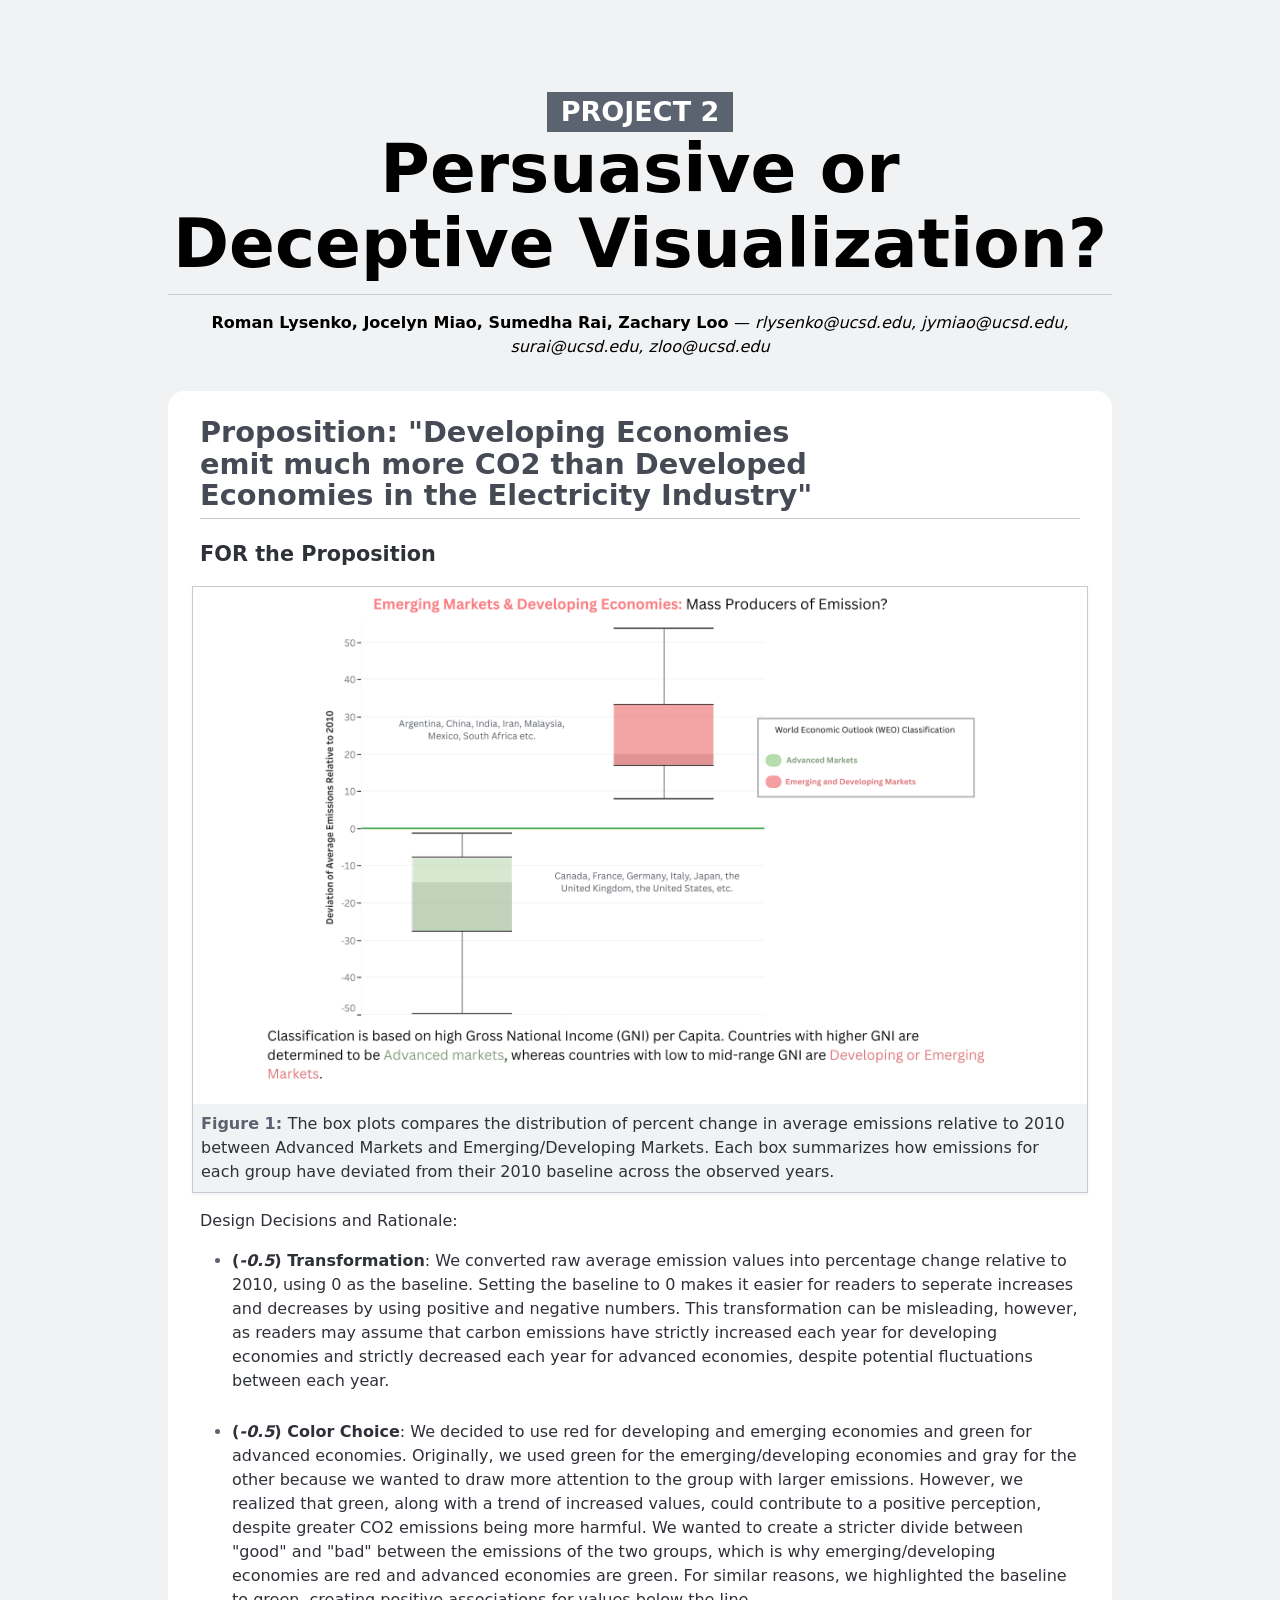
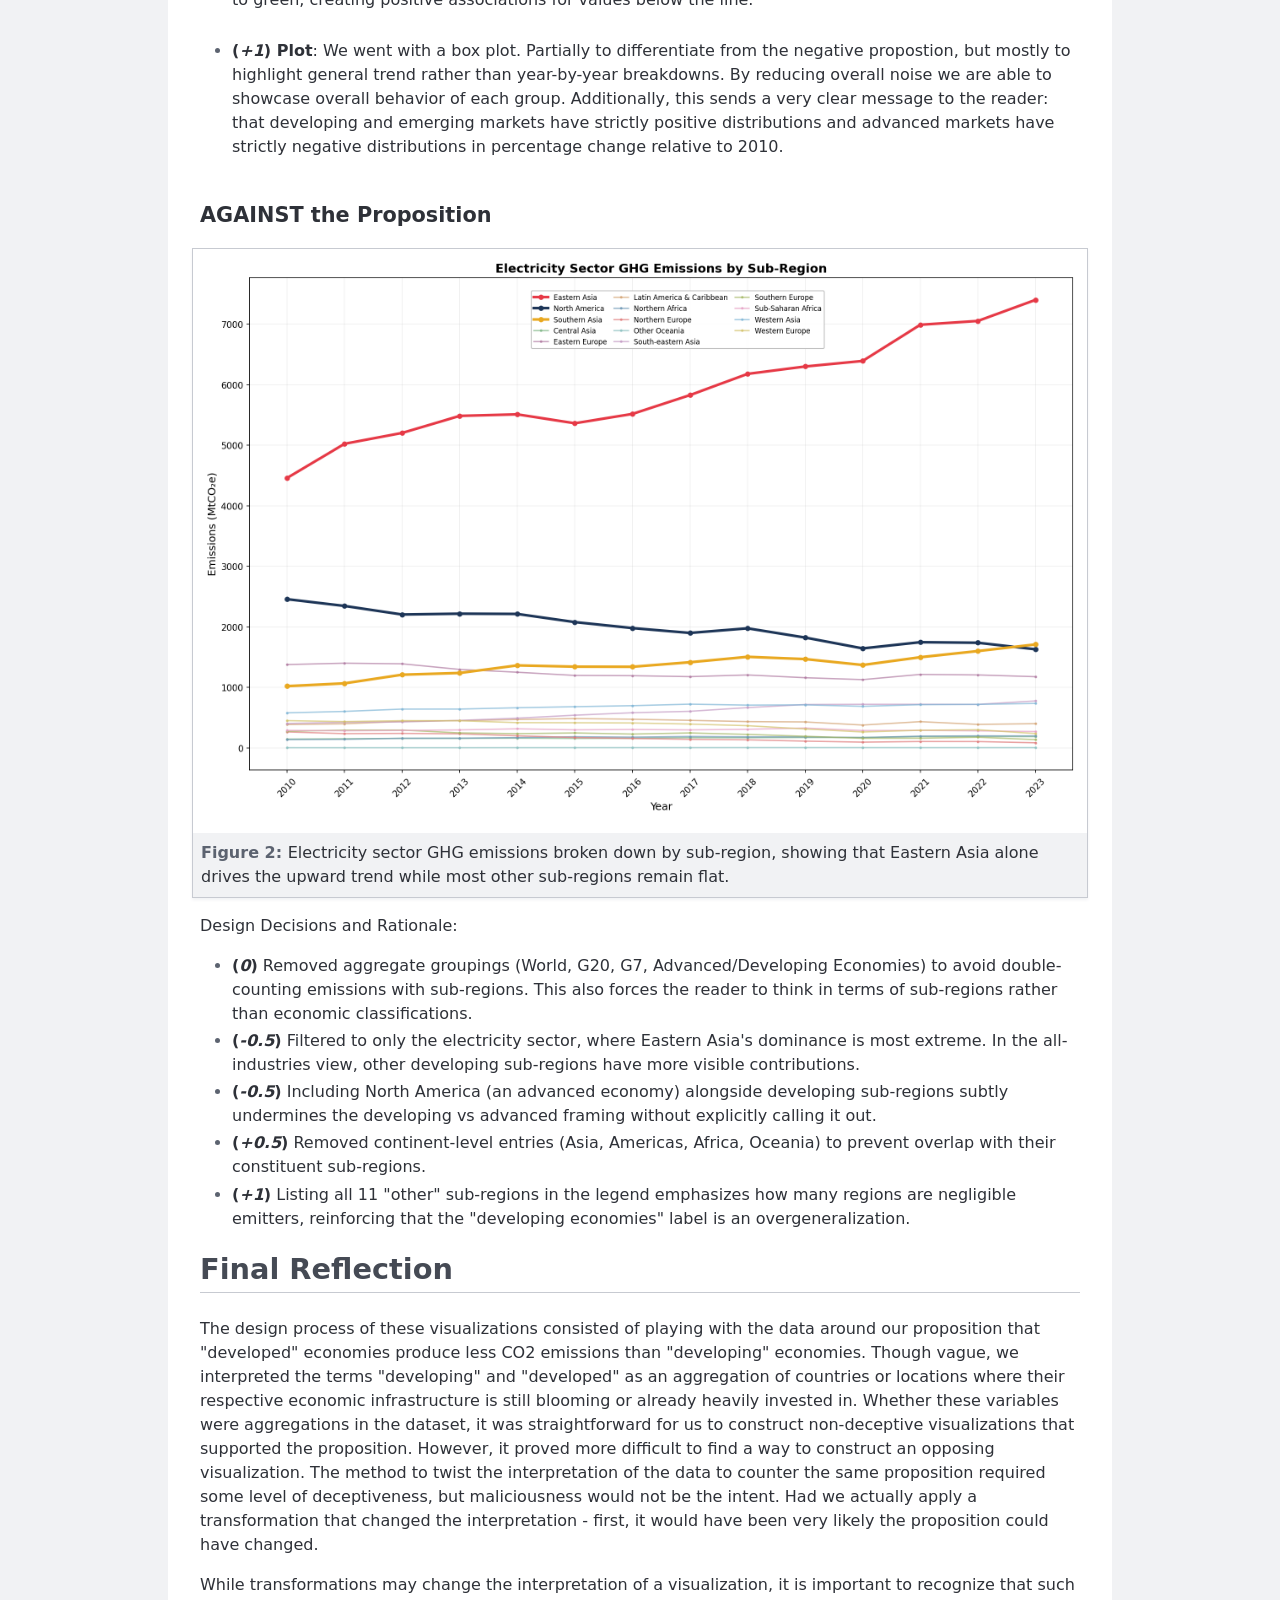
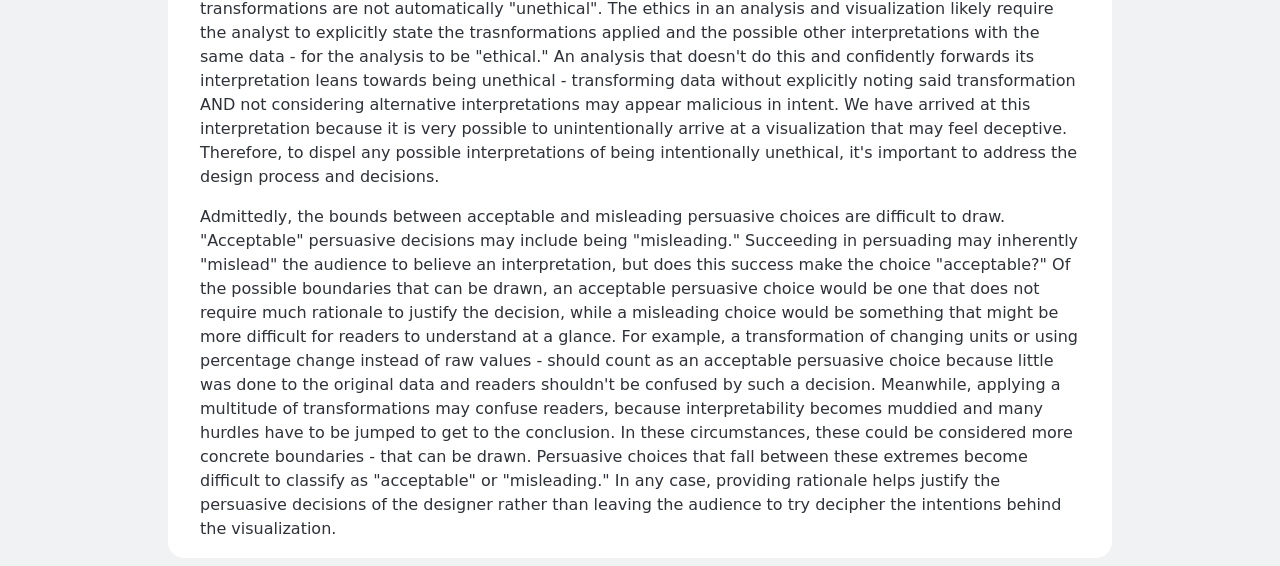
==== commit 1cde8f6b: "rationale rating styling update" ====
--- a/project2_report.html
+++ b/project2_report.html
@@ -211,11 +211,11 @@
             <p>Design Decisions and Rationale:</p>
 
             <ul>
-                <li> (<em>0</em>) Removed aggregate groupings (World, G20, G7, Advanced/Developing Economies) to avoid double-counting emissions with sub-regions. This also forces the reader to think in terms of sub-regions rather than economic classifications.</li>
-                <li> (<em>-0.5</em>)Filtered to only the electricity sector, where Eastern Asia's dominance is most extreme. In the all-industries view, other developing sub-regions have more visible contributions.</li>
-                <li> (<em>-0.5</em>) Including North America (an advanced economy) alongside developing sub-regions subtly undermines the developing vs advanced framing without explicitly calling it out.</li>
-                <li> (<em>+0.5</em>)Removed continent-level entries (Asia, Americas, Africa, Oceania) to prevent overlap with their constituent sub-regions.</li>
-                <li> (<em>+1</em>)Listing all 11 "other" sub-regions in the legend emphasizes how many regions are negligible emitters, reinforcing that the "developing economies" label is an overgeneralization.</li>
+                <li> <b>(<em>0</em>)</b> Removed aggregate groupings (World, G20, G7, Advanced/Developing Economies) to avoid double-counting emissions with sub-regions. This also forces the reader to think in terms of sub-regions rather than economic classifications.</li>
+                <li> <b>(<em>-0.5</em>)</b> Filtered to only the electricity sector, where Eastern Asia's dominance is most extreme. In the all-industries view, other developing sub-regions have more visible contributions.</li>
+                <li> <b>(<em>-0.5</em>)</b> Including North America (an advanced economy) alongside developing sub-regions subtly undermines the developing vs advanced framing without explicitly calling it out.</li>
+                <li> <b>(<em>+0.5</em>)</b> Removed continent-level entries (Asia, Americas, Africa, Oceania) to prevent overlap with their constituent sub-regions.</li>
+                <li> <b>(<em>+1</em>)</b> Listing all 11 "other" sub-regions in the legend emphasizes how many regions are negligible emitters, reinforcing that the "developing economies" label is an overgeneralization.</li>
             </ul>
         </section>
 
